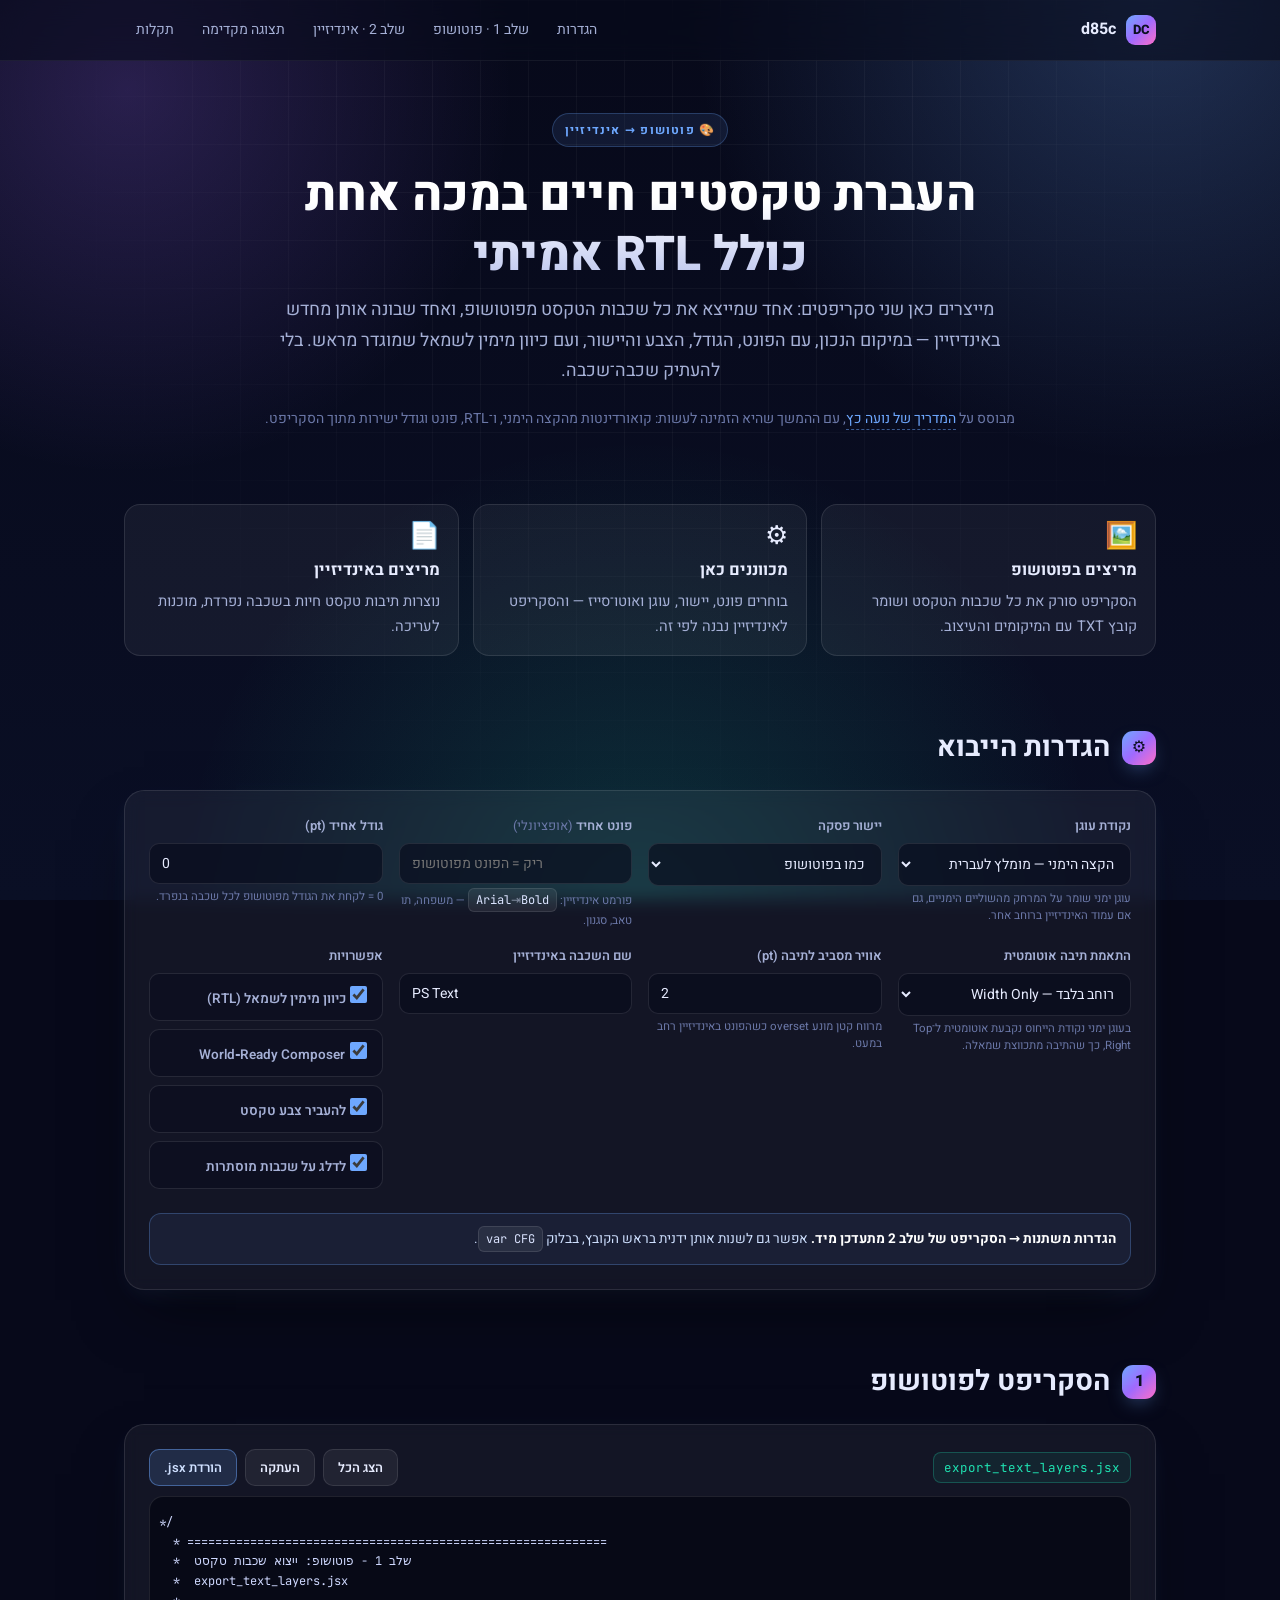
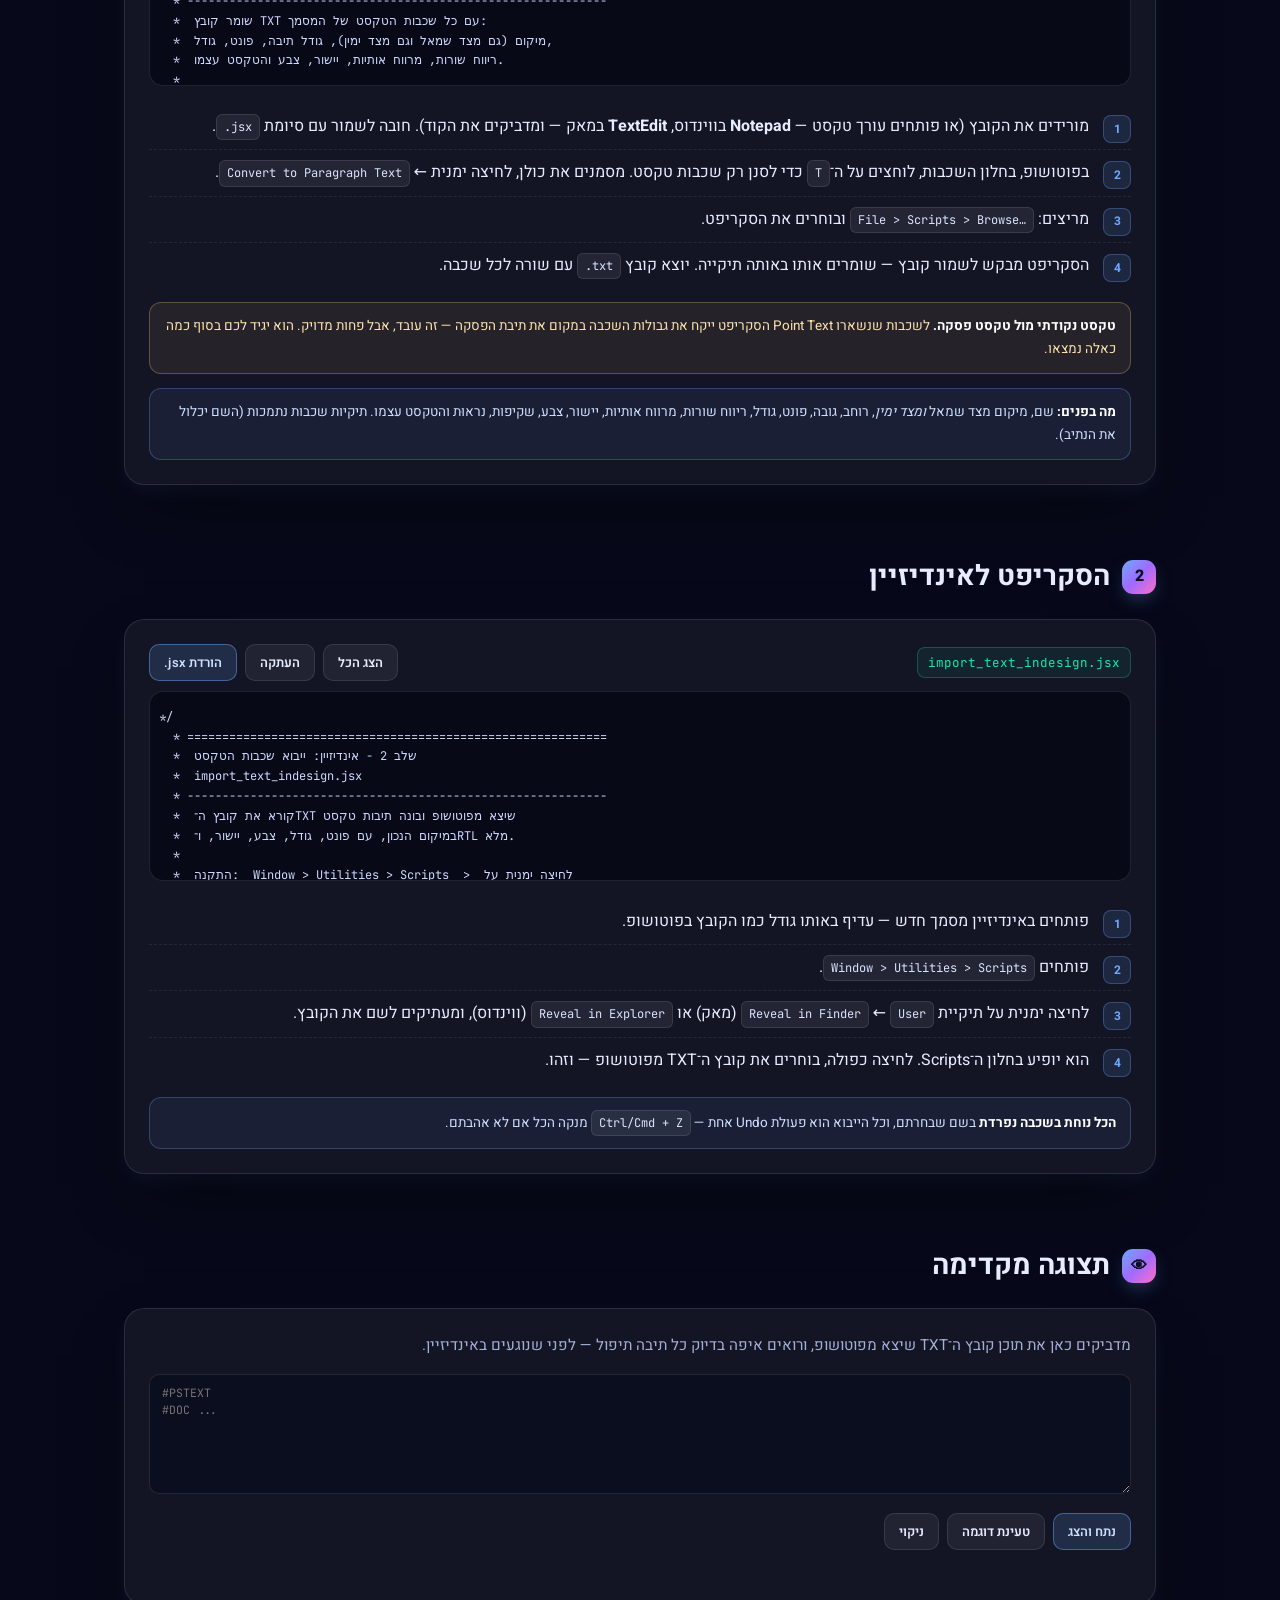
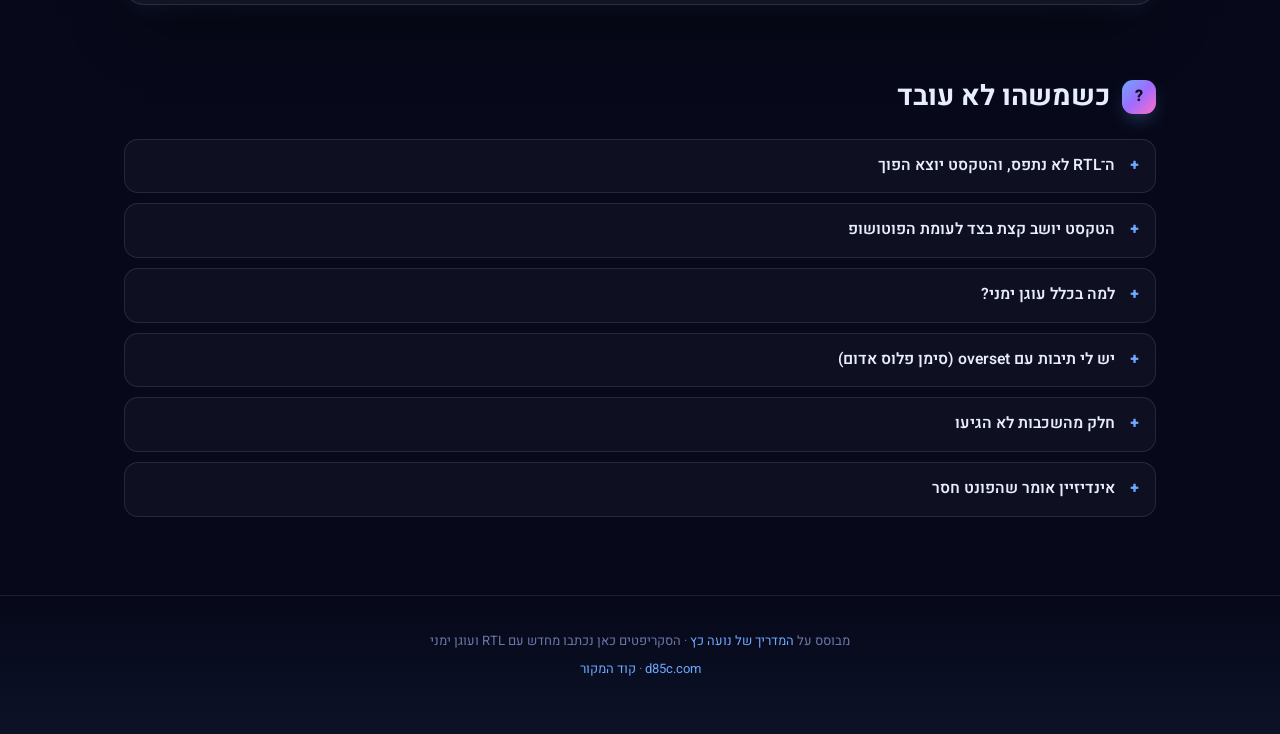
==== indi_ps/index.html @ b5b0e73d "Add indi_ps: Photoshop to InDesign live-text transfer with RTL A Hebrew RTL page at d85c.com/indi_ps" ====
<!DOCTYPE html>
<html lang="he" dir="rtl">
<head>
<meta charset="UTF-8">
<meta name="viewport" content="width=device-width, initial-scale=1.0">
<title>מפוטושופ לאינדיזיין · העברת טקסטים חיים</title>
<meta name="description" content="כלי שמייצר שני סקריפטים - אחד לפוטושופ ואחד לאינדיזיין - שמעבירים את כל שכבות הטקסט במכה אחת, כולל מיקום מדויק, פונט, גודל, צבע ו-RTL מלא לעברית.">
<meta name="theme-color" content="#07091a">
<meta property="og:title" content="מפוטושופ לאינדיזיין · העברת טקסטים חיים">
<meta property="og:description" content="שני סקריפטים שמעבירים את כל הטקסטים במכה אחת - עם RTL אמיתי, עוגן לקצה הימני, פונט, גודל וצבע.">
<meta property="og:locale" content="he_IL">
<link rel="icon" href="data:image/svg+xml,<svg xmlns='http://www.w3.org/2000/svg' viewBox='0 0 100 100'><text y='.9em' font-size='90'>&#127912;</text></svg>">
<link rel="preconnect" href="https://fonts.googleapis.com">
<link rel="preconnect" href="https://fonts.gstatic.com" crossorigin>
<link href="https://fonts.googleapis.com/css2?family=Heebo:wght@300;400;500;700;800&family=JetBrains+Mono:wght@400;500&display=swap" rel="stylesheet">
<style>
:root{
  --bg-0:#07091a; --bg-1:#0b1020;
  --card:rgba(255,255,255,.05); --card-border:rgba(255,255,255,.10);
  --text:#e7ecff; --text-dim:#a5b0d6; --muted:#6b78a8;
  --accent:#6ea8ff; --accent-2:#a06bff; --accent-3:#20e3b2; --warn:#ffcf6e;
  --grad:linear-gradient(135deg,#6ea8ff 0%,#a06bff 50%,#ff6ec7 100%);
  --shadow:0 30px 60px -20px rgba(0,0,0,.6),0 8px 24px -8px rgba(110,168,255,.15);
  --mono:'JetBrains Mono',ui-monospace,SFMono-Regular,Menlo,Consolas,monospace;
}
*{box-sizing:border-box}
html{scroll-behavior:smooth}
body{
  margin:0; background:var(--bg-0); color:var(--text);
  font-family:'Heebo',system-ui,-apple-system,'Segoe UI',Arial,sans-serif;
  line-height:1.7; -webkit-font-smoothing:antialiased; overflow-x:hidden;
}
.aurora{position:fixed;inset:0;z-index:-2;
  background:
    radial-gradient(60vw 60vw at 90% 0%,rgba(110,168,255,.25),transparent 60%),
    radial-gradient(50vw 50vw at 10% 10%,rgba(160,107,255,.22),transparent 60%),
    radial-gradient(60vw 60vw at 50% 100%,rgba(32,227,178,.16),transparent 60%),
    linear-gradient(180deg,#07091a 0%,#0a0f25 100%);}
.grid-overlay{position:fixed;inset:0;z-index:-1;pointer-events:none;
  background-image:linear-gradient(rgba(255,255,255,.04) 1px,transparent 1px),
                   linear-gradient(90deg,rgba(255,255,255,.04) 1px,transparent 1px);
  background-size:48px 48px;
  -webkit-mask-image:radial-gradient(ellipse at 50% 0%,black 30%,transparent 70%);
  mask-image:radial-gradient(ellipse at 50% 0%,black 30%,transparent 70%);}

.container{max-width:1080px;margin:0 auto;padding:0 24px}
@media(max-width:520px){.container{padding:0 16px}}

nav{position:sticky;top:0;z-index:50;backdrop-filter:blur(14px);
  background:rgba(8,11,28,.6);border-bottom:1px solid rgba(255,255,255,.06)}
.nav-inner{max-width:1080px;margin:0 auto;padding:12px 24px;display:flex;
  align-items:center;justify-content:space-between;gap:12px}
.brand{display:flex;align-items:center;gap:10px;font-weight:700;color:var(--text);text-decoration:none}
.brand-mark{width:30px;height:30px;border-radius:9px;background:var(--grad);display:grid;
  place-items:center;color:#0b1020;font-weight:800;font-size:13px;flex:0 0 auto}
.nav-links{display:flex;gap:4px;flex-wrap:wrap}
.nav-links a{padding:6px 12px;border-radius:999px;font-size:14px;color:var(--text-dim);
  text-decoration:none;transition:.2s}
.nav-links a:hover{color:#fff;background:rgba(255,255,255,.07)}
@media(max-width:760px){.nav-links{display:none}}

header.hero{padding:52px 24px 26px;text-align:center}
.eyebrow{display:inline-flex;align-items:center;gap:8px;color:var(--accent);font-size:12px;
  font-weight:700;letter-spacing:.1em;padding:6px 12px;border-radius:999px;
  background:rgba(110,168,255,.10);border:1px solid rgba(110,168,255,.25)}
h1{font-size:clamp(1.9rem,5vw,3rem);margin:18px 0 10px;font-weight:800;line-height:1.25;
  background:linear-gradient(180deg,#fff 30%,#b9c3ee 100%);-webkit-background-clip:text;
  background-clip:text;color:transparent}
.lede{color:var(--text-dim);max-width:720px;margin:0 auto;font-size:clamp(1rem,2vw,1.12rem)}
.credit{margin-top:20px;font-size:14px;color:var(--muted)}
.credit a{color:var(--accent);text-decoration:none;border-bottom:1px dashed rgba(110,168,255,.5)}
.credit a:hover{color:#fff;border-bottom-color:#fff}

section{padding:34px 24px;position:relative}
@media(max-width:520px){section{padding:26px 16px}}
.section-head{display:flex;align-items:center;gap:12px;margin-bottom:18px;flex-wrap:wrap}
.section-head h2{margin:0;font-size:clamp(1.3rem,3vw,1.75rem);font-weight:700}
.step-num{width:34px;height:34px;border-radius:11px;background:var(--grad);color:#0b1020;
  display:grid;place-items:center;font-weight:800;flex:0 0 auto;box-shadow:0 8px 20px -8px rgba(110,168,255,.6)}

.card{background:var(--card);border:1px solid var(--card-border);border-radius:20px;
  padding:24px;backdrop-filter:blur(8px);box-shadow:var(--shadow)}
@media(max-width:520px){.card{padding:18px;border-radius:16px}}
.card + .card{margin-top:18px}

/* ---- flow strip ---- */
.flow{display:grid;grid-template-columns:repeat(3,1fr);gap:14px}
@media(max-width:820px){.flow{grid-template-columns:1fr}}
.flow-item{background:var(--card);border:1px solid var(--card-border);border-radius:16px;padding:18px 18px 16px}
.flow-item .ico{font-size:26px;line-height:1}
.flow-item h3{margin:8px 0 4px;font-size:1.02rem;font-weight:700}
.flow-item p{margin:0;color:var(--text-dim);font-size:.92rem}

/* ---- form ---- */
.grid-form{display:grid;grid-template-columns:repeat(auto-fit,minmax(230px,1fr));gap:16px}
.field label{display:block;font-size:13px;font-weight:600;color:var(--text-dim);margin-bottom:6px}
.field .hint{display:block;font-size:11.5px;color:var(--muted);font-weight:400;margin-top:4px;line-height:1.5}
select,input[type=text],input[type=number],textarea{
  width:100%;padding:9px 12px;border-radius:10px;color:var(--text);
  background:rgba(8,11,28,.65);border:1px solid var(--card-border);
  font-family:inherit;font-size:14px;transition:border-color .2s,box-shadow .2s}
select:focus,input:focus,textarea:focus{outline:none;border-color:var(--accent);
  box-shadow:0 0 0 3px rgba(110,168,255,.18)}
select option{background:#0b1020;color:var(--text)}
.switch-row{display:flex;align-items:center;gap:10px;padding:9px 12px;border-radius:10px;
  background:rgba(8,11,28,.45);border:1px solid var(--card-border);cursor:pointer;user-select:none}
.switch-row input{accent-color:var(--accent);width:17px;height:17px;cursor:pointer;flex:0 0 auto}
.switch-row span{font-size:13.5px}

/* ---- code ---- */
.code-head{display:flex;align-items:center;justify-content:space-between;gap:10px;
  flex-wrap:wrap;margin-bottom:10px}
.code-name{font-family:var(--mono);font-size:12.5px;color:var(--accent-3);
  direction:ltr;unicode-bidi:isolate;
  background:rgba(32,227,178,.08);border:1px solid rgba(32,227,178,.25);
  padding:4px 10px;border-radius:8px}
.btns{display:flex;gap:8px;flex-wrap:wrap}
button.btn{font-family:inherit;font-size:13px;font-weight:600;cursor:pointer;
  padding:8px 14px;border-radius:10px;border:1px solid var(--card-border);
  background:rgba(255,255,255,.06);color:var(--text);transition:.18s}
button.btn:hover{background:rgba(255,255,255,.12);border-color:rgba(255,255,255,.22);transform:translateY(-1px)}
button.btn.primary{background:rgba(110,168,255,.16);border-color:rgba(110,168,255,.45);color:#cfe0ff}
button.btn.primary:hover{background:rgba(110,168,255,.28)}
button.btn.ok{background:rgba(32,227,178,.18);border-color:rgba(32,227,178,.5);color:#9df3dc}
pre.code{margin:0;direction:ltr;unicode-bidi:isolate;text-align:left;background:rgba(4,6,18,.75);
  border:1px solid var(--card-border);border-radius:14px;padding:16px;
  max-height:400px;overflow:auto;font-family:var(--mono);font-size:12px;
  line-height:1.65;color:#cfd9ff;white-space:pre;tab-size:4}
pre.code::-webkit-scrollbar{width:10px;height:10px}
pre.code::-webkit-scrollbar-thumb{background:rgba(110,168,255,.3);border-radius:6px}
pre.code.collapsed{max-height:190px}

/* ---- instructions ---- */
ol.steps{margin:0;padding:0;list-style:none;counter-reset:s}
ol.steps li{counter-increment:s;position:relative;padding:9px 42px 9px 0;
  border-top:1px dashed rgba(255,255,255,.08)}
ol.steps li:first-child{border-top:0}
ol.steps li::before{content:counter(s);position:absolute;right:0;top:11px;
  width:26px;height:26px;border-radius:8px;display:grid;place-items:center;
  font-size:12px;font-weight:700;color:var(--accent);
  background:rgba(110,168,255,.12);border:1px solid rgba(110,168,255,.3)}
/* מקטע לטיני בתוך פסקה עברית חייב בידוד דו־כיווני,
   אחרת ה־> וה־. נודדים לצד השני של המחרוזת */
kbd{font-family:var(--mono);font-size:12px;display:inline-block;
  direction:ltr;unicode-bidi:isolate;
  padding:2px 7px;border-radius:6px;background:rgba(255,255,255,.07);
  border:1px solid var(--card-border);color:#dbe4ff;white-space:nowrap}
.note{margin-top:14px;padding:12px 14px;border-radius:12px;font-size:13.5px;
  background:rgba(255,207,110,.08);border:1px solid rgba(255,207,110,.28);color:#ffe4ad}
.note.info{background:rgba(110,168,255,.08);border-color:rgba(110,168,255,.28);color:#cfe0ff}
.note b{color:#fff}

/* ---- preview ---- */
.preview-grid{display:grid;grid-template-columns:minmax(0,1fr) minmax(0,340px);gap:18px;align-items:start}
@media(max-width:900px){.preview-grid{grid-template-columns:1fr}}
.page-mock{position:relative;background:#fdfdfb;border-radius:8px;width:100%;
  max-height:72vh;margin:0 auto;
  box-shadow:0 18px 44px -14px rgba(0,0,0,.7);overflow:hidden;
  background-image:linear-gradient(rgba(0,0,0,.045) 1px,transparent 1px),
                   linear-gradient(90deg,rgba(0,0,0,.045) 1px,transparent 1px);
  background-size:24px 24px}
.mock-box{position:absolute;border:1px solid rgba(110,168,255,.85);
  background:rgba(110,168,255,.07);color:#141a2e;overflow:hidden;
  padding:1px 2px;line-height:1.25}
.mock-box.pt{border-style:dashed;border-color:rgba(255,110,199,.9);background:rgba(255,110,199,.07)}
.mock-box .t{display:block;overflow:hidden;word-break:break-word}
.mock-legend{display:flex;gap:14px;flex-wrap:wrap;font-size:12px;color:var(--muted);margin-top:10px}
.mock-legend i{display:inline-block;width:22px;height:0;border-top:2px solid var(--accent);
  vertical-align:middle;margin-left:6px}
.mock-legend i.pt{border-top-style:dashed;border-top-color:#ff6ec7}
.stats{display:flex;gap:18px;flex-wrap:wrap;margin-bottom:12px}
.stat .num{font-size:1.5rem;font-weight:800;background:var(--grad);
  direction:ltr;unicode-bidi:isolate;
  -webkit-background-clip:text;background-clip:text;color:transparent;line-height:1.2}
.stat .lbl{font-size:11px;letter-spacing:.1em;color:var(--muted)}
table.layers{width:100%;border-collapse:collapse;font-size:12.5px}
table.layers th,table.layers td{padding:6px 8px;border-bottom:1px solid rgba(255,255,255,.07);text-align:right}
table.layers th{color:var(--muted);font-weight:600;font-size:11px;letter-spacing:.06em;position:sticky;top:0;background:#0c1226}
table.layers td.n{font-family:var(--mono);direction:ltr;unicode-bidi:isolate;
  text-align:left;color:var(--text-dim);font-size:11.5px}
/* שמות שכבות מגיעים בעברית, באנגלית או מעורבים - plaintext בוחר כיוון לכל תא */
table.layers td.name{unicode-bidi:plaintext;text-align:right;color:var(--text-dim);font-size:12px}
table.layers td.txt{max-width:180px;overflow:hidden;text-overflow:ellipsis;
  white-space:nowrap;unicode-bidi:plaintext}
.table-wrap{max-height:330px;overflow:auto;border:1px solid var(--card-border);border-radius:12px}
textarea#tsv{min-height:120px;font-family:var(--mono);font-size:11.5px;direction:ltr;
  text-align:left;white-space:pre;line-height:1.5}
.status{font-size:13px;margin-top:10px;color:var(--text-dim);min-height:20px}
.status.err{color:#ff9ea0}
.status.good{color:#9df3dc}

/* ---- faq ---- */
details{border:1px solid var(--card-border);border-radius:14px;background:rgba(255,255,255,.03);
  padding:0 16px;margin-bottom:10px}
details[open]{background:rgba(255,255,255,.05)}
summary{cursor:pointer;padding:13px 0;font-weight:600;font-size:.98rem;list-style:none}
summary::-webkit-details-marker{display:none}
summary::before{content:"+";color:var(--accent);font-weight:800;margin-left:10px;display:inline-block;width:14px}
details[open] summary::before{content:"−"}
details .body{padding:0 0 14px;color:var(--text-dim);font-size:.94rem;border-top:1px dashed rgba(255,255,255,.08);padding-top:12px}
details .body p{margin:0 0 10px}
details .body p:last-child{margin-bottom:0}

footer{margin-top:34px;padding:34px 24px 54px;text-align:center;
  border-top:1px solid rgba(255,255,255,.06);color:var(--muted);font-size:13px;
  background:linear-gradient(180deg,transparent,rgba(110,168,255,.06))}
footer a{color:var(--accent);text-decoration:none}
footer a:hover{color:#fff}
@media(prefers-reduced-motion:reduce){*{animation:none!important;transition:none!important}}
</style>
</head>
<body>
<div class="aurora"></div><div class="grid-overlay"></div>

<nav>
  <div class="nav-inner">
    <a class="brand" href="https://d85c.com"><span class="brand-mark">DC</span><span>d85c</span></a>
    <div class="nav-links">
      <a href="#settings">הגדרות</a>
      <a href="#step1">שלב 1 · פוטושופ</a>
      <a href="#step2">שלב 2 · אינדיזיין</a>
      <a href="#preview">תצוגה מקדימה</a>
      <a href="#faq">תקלות</a>
    </div>
  </div>
</nav>

<header class="hero">
  <div class="container">
    <span class="eyebrow">🎨 פוטושופ → אינדיזיין</span>
    <h1>העברת טקסטים חיים במכה אחת<br>כולל RTL אמיתי</h1>
    <p class="lede">
      מייצרים כאן שני סקריפטים: אחד שמייצא את כל שכבות הטקסט מפוטושופ,
      ואחד שבונה אותן מחדש באינדיזיין — במיקום הנכון, עם הפונט, הגודל, הצבע והיישור,
      ועם כיוון מימין לשמאל שמוגדר מראש. בלי להעתיק שכבה־שכבה.
    </p>
    <p class="credit">
      מבוסס על <a href="https://www.noakatz.net/post/%D7%94%D7%A2%D7%91%D7%A8%D7%AA-%D7%98%D7%A7%D7%A1%D7%98%D7%99%D7%9D-%D7%97%D7%99%D7%99%D7%9D-%D7%A8%D7%91%D7%99%D7%9D-%D7%9E%D7%A4%D7%95%D7%98%D7%A9%D7%95%D7%A4-%D7%9C%D7%90%D7%99%D7%A0%D7%93%D7%99%D7%96%D7%99%D7%99%D7%9F-%D7%97%D7%9C%D7%A7-%D7%A9%D7%A0%D7%99-%D7%94%D7%9E%D7%93%D7%A8%D7%99%D7%9A" target="_blank" rel="noopener">המדריך של נועה כץ</a>,
      עם ההמשך שהיא הזמינה לעשות: קואורדינטות מהקצה הימני, ו־RTL, פונט וגודל ישירות מתוך הסקריפט.
    </p>
  </div>
</header>

<section>
  <div class="container">
    <div class="flow">
      <div class="flow-item">
        <div class="ico">🖼️</div>
        <h3>מריצים בפוטושופ</h3>
        <p>הסקריפט סורק את כל שכבות הטקסט ושומר קובץ TXT עם המיקומים והעיצוב.</p>
      </div>
      <div class="flow-item">
        <div class="ico">⚙️</div>
        <h3>מכווננים כאן</h3>
        <p>בוחרים פונט, יישור, עוגן ואוטו־סייז — והסקריפט לאינדיזיין נבנה לפי זה.</p>
      </div>
      <div class="flow-item">
        <div class="ico">📄</div>
        <h3>מריצים באינדיזיין</h3>
        <p>נוצרות תיבות טקסט חיות בשכבה נפרדת, מוכנות לעריכה.</p>
      </div>
    </div>
  </div>
</section>

<!-- ============ SETTINGS ============ -->
<section id="settings">
  <div class="container">
    <div class="section-head">
      <span class="step-num">⚙</span>
      <h2>הגדרות הייבוא</h2>
    </div>
    <div class="card">
      <div class="grid-form">
        <div class="field">
          <label for="cfgAnchor">נקודת עוגן</label>
          <select id="cfgAnchor">
            <option value="right" selected>הקצה הימני — מומלץ לעברית</option>
            <option value="left">הקצה השמאלי — כמו במקור</option>
          </select>
          <span class="hint">עוגן ימני שומר על המרחק מהשוליים הימניים, גם אם עמוד האינדיזיין ברוחב אחר.</span>
        </div>

        <div class="field">
          <label for="cfgAlign">יישור פסקה</label>
          <select id="cfgAlign">
            <option value="auto" selected>כמו בפוטושופ</option>
            <option value="right">לימין</option>
            <option value="center">למרכז</option>
            <option value="left">לשמאל</option>
            <option value="justify">מיושר לשני הצדדים</option>
          </select>
        </div>

        <div class="field">
          <label for="cfgFont">פונט אחיד <span style="font-weight:400;color:var(--muted)">(אופציונלי)</span></label>
          <input type="text" id="cfgFont" placeholder="ריק = הפונט מפוטושופ" dir="ltr" autocomplete="off">
          <span class="hint">פורמט אינדיזיין: <kbd>Arial<span style="opacity:.5">⇥</span>Bold</kbd> — משפחה, תו טאב, סגנון.</span>
        </div>

        <div class="field">
          <label for="cfgSize">גודל אחיד (pt)</label>
          <input type="number" id="cfgSize" value="0" min="0" step="0.5" dir="ltr">
          <span class="hint">0 = לקחת את הגודל מפוטושופ לכל שכבה בנפרד.</span>
        </div>

        <div class="field">
          <label for="cfgAutoSize">התאמת תיבה אוטומטית</label>
          <select id="cfgAutoSize">
            <option value="width" selected>רוחב בלבד — Width Only</option>
            <option value="height">גובה בלבד — Height Only</option>
            <option value="both">רוחב וגובה</option>
            <option value="off">כבוי</option>
          </select>
          <span class="hint">בעוגן ימני נקודת הייחוס נקבעת אוטומטית ל־Top Right, כך שהתיבה מתכווצת שמאלה.</span>
        </div>

        <div class="field">
          <label for="cfgPad">אוויר מסביב לתיבה (pt)</label>
          <input type="number" id="cfgPad" value="2" min="0" step="0.5" dir="ltr">
          <span class="hint">מרווח קטן מונע overset כשהפונט באינדיזיין רחב במעט.</span>
        </div>

        <div class="field">
          <label for="cfgLayer">שם השכבה באינדיזיין</label>
          <input type="text" id="cfgLayer" value="PS Text" dir="ltr" autocomplete="off">
        </div>

        <div class="field">
          <label>אפשרויות</label>
          <label class="switch-row"><input type="checkbox" id="cfgRtl" checked><span>כיוון מימין לשמאל (RTL)</span></label>
          <label class="switch-row" style="margin-top:8px"><input type="checkbox" id="cfgWR" checked><span>World‑Ready Composer</span></label>
          <label class="switch-row" style="margin-top:8px"><input type="checkbox" id="cfgColor" checked><span>להעביר צבע טקסט</span></label>
          <label class="switch-row" style="margin-top:8px"><input type="checkbox" id="cfgHidden" checked><span>לדלג על שכבות מוסתרות</span></label>
        </div>
      </div>
      <div class="note info" style="margin-top:18px">
        <b>הגדרות משתנות → הסקריפט של שלב 2 מתעדכן מיד.</b>
        אפשר גם לשנות אותן ידנית בראש הקובץ, בבלוק <kbd>var CFG</kbd>.
      </div>
    </div>
  </div>
</section>

<!-- ============ STEP 1 ============ -->
<section id="step1">
  <div class="container">
    <div class="section-head"><span class="step-num">1</span><h2>הסקריפט לפוטושופ</h2></div>

    <div class="card">
      <div class="code-head">
        <span class="code-name">export_text_layers.jsx</span>
        <div class="btns">
          <button class="btn" id="psExpand">הצג הכל</button>
          <button class="btn" id="psCopy">העתקה</button>
          <button class="btn primary" id="psDl">הורדת ‎.jsx</button>
        </div>
      </div>
      <pre class="code collapsed" id="psCode"></pre>

      <ol class="steps" style="margin-top:18px">
        <li>מורידים את הקובץ (או פותחים עורך טקסט — <b>Notepad</b> בווינדוס, <b>TextEdit</b> במאק — ומדביקים את הקוד). חובה לשמור עם סיומת <kbd>.jsx</kbd>.</li>
        <li>בפוטושופ, בחלון השכבות, לוחצים על ה־<kbd>T</kbd> כדי לסנן רק שכבות טקסט. מסמנים את כולן, לחיצה ימנית ← <kbd>Convert to Paragraph Text</kbd>.</li>
        <li>מריצים: <kbd>File &gt; Scripts &gt; Browse…</kbd> ובוחרים את הסקריפט.</li>
        <li>הסקריפט מבקש לשמור קובץ — שומרים אותו באותה תיקייה. יוצא קובץ <kbd>.txt</kbd> עם שורה לכל שכבה.</li>
      </ol>

      <div class="note">
        <b>טקסט נקודתי מול טקסט פסקה.</b>
        לשכבות שנשארו Point Text הסקריפט ייקח את גבולות השכבה במקום את תיבת הפסקה —
        זה עובד, אבל פחות מדויק. הוא יגיד לכם בסוף כמה כאלה נמצאו.
      </div>
      <div class="note info">
        <b>מה בפנים:</b> שם, מיקום מצד שמאל <em>ומצד ימין</em>, רוחב, גובה, פונט, גודל,
        ריווח שורות, מרווח אותיות, יישור, צבע, שקיפות, נראוּת והטקסט עצמו.
        תיקיות שכבות נתמכות (השם יכלול את הנתיב).
      </div>
    </div>
  </div>
</section>

<!-- ============ STEP 2 ============ -->
<section id="step2">
  <div class="container">
    <div class="section-head"><span class="step-num">2</span><h2>הסקריפט לאינדיזיין</h2></div>

    <div class="card">
      <div class="code-head">
        <span class="code-name">import_text_indesign.jsx</span>
        <div class="btns">
          <button class="btn" id="idExpand">הצג הכל</button>
          <button class="btn" id="idCopy">העתקה</button>
          <button class="btn primary" id="idDl">הורדת ‎.jsx</button>
        </div>
      </div>
      <pre class="code collapsed" id="idCode"></pre>

      <ol class="steps" style="margin-top:18px">
        <li>פותחים באינדיזיין מסמך חדש — עדיף באותו גודל כמו הקובץ בפוטושופ.</li>
        <li>פותחים <kbd>Window &gt; Utilities &gt; Scripts</kbd>.</li>
        <li>לחיצה ימנית על תיקיית <kbd>User</kbd> ← <kbd>Reveal in Finder</kbd> (מאק) או <kbd>Reveal in Explorer</kbd> (ווינדוס), ומעתיקים לשם את הקובץ.</li>
        <li>הוא יופיע בחלון ה־Scripts. לחיצה כפולה, בוחרים את קובץ ה־TXT מפוטושופ — וזהו.</li>
      </ol>

      <div class="note info">
        <b>הכל נוחת בשכבה נפרדת</b> בשם שבחרתם, וכל הייבוא הוא פעולת Undo אחת —
        <kbd>Ctrl/Cmd + Z</kbd> מנקה הכל אם לא אהבתם.
      </div>
    </div>
  </div>
</section>

<!-- ============ PREVIEW ============ -->
<section id="preview">
  <div class="container">
    <div class="section-head"><span class="step-num">👁</span><h2>תצוגה מקדימה</h2></div>

    <div class="card">
      <p style="margin-top:0;color:var(--text-dim);font-size:.95rem">
        מדביקים כאן את תוכן קובץ ה־TXT שיצא מפוטושופ, ורואים איפה בדיוק כל תיבה תיפול —
        לפני שנוגעים באינדיזיין.
      </p>
      <textarea id="tsv" placeholder="#PSTEXT&#10;#DOC ..." spellcheck="false"></textarea>
      <div class="btns" style="margin-top:10px">
        <button class="btn primary" id="parseBtn">נתח והצג</button>
        <button class="btn" id="demoBtn">טעינת דוגמה</button>
        <button class="btn" id="clearBtn">ניקוי</button>
      </div>
      <div class="status" id="status"></div>

      <div id="previewOut" style="display:none;margin-top:20px">
        <div class="stats">
          <div class="stat"><div class="num" id="stLayers">0</div><div class="lbl">שכבות</div></div>
          <div class="stat"><div class="num" id="stSize">—</div><div class="lbl">גודל מסמך</div></div>
          <div class="stat"><div class="num" id="stRes">—</div><div class="lbl">רזולוציה</div></div>
          <div class="stat"><div class="num" id="stFonts">0</div><div class="lbl">פונטים</div></div>
        </div>
        <div class="preview-grid">
          <div>
            <div class="page-mock" id="mock"></div>
            <div class="mock-legend">
              <span><i></i>טקסט פסקה</span>
              <span><i class="pt"></i>טקסט נקודתי</span>
              <span id="anchorNote"></span>
            </div>
          </div>
          <div class="table-wrap">
            <table class="layers">
              <thead><tr><th>שכבה</th><th>ימין</th><th>עליון</th><th>גודל</th><th>טקסט</th></tr></thead>
              <tbody id="tbody"></tbody>
            </table>
          </div>
        </div>
      </div>
    </div>
  </div>
</section>

<!-- ============ FAQ ============ -->
<section id="faq">
  <div class="container">
    <div class="section-head"><span class="step-num">?</span><h2>כשמשהו לא עובד</h2></div>

    <details>
      <summary>ה־RTL לא נתפס, והטקסט יוצא הפוך</summary>
      <div class="body">
        <p>הגדרות הכיוון קיימות רק באינדיזיין עם תמיכה במזרח התיכון (InDesign ME / World‑Ready).
        הסקריפט מנסה להחיל אותן ב־<kbd>try</kbd> ולא נופל אם אין — הוא פשוט יגיד לכם בסוף.</p>
        <p>אם קיבלתם את ההודעה הזו: <kbd>Type &gt; Story &gt; Direction &gt; Right to Left</kbd> ידנית,
        ו־<kbd>Paragraph panel &gt; Adobe World‑Ready Paragraph Composer</kbd>.</p>
      </div>
    </details>

    <details>
      <summary>הטקסט יושב קצת בצד לעומת הפוטושופ</summary>
      <div class="body">
        <p>פוטושופ מודד את תיבת הפסקה, ואינדיזיין ממקם לפי הפריים. ההפרש הרגיל
        מגיע מ־inset ומ־first baseline — הסקריפט כבר מאפס את שניהם
        (<kbd>insetSpacing = 0</kbd>, <kbd>firstBaselineOffset = Cap Height</kbd>).</p>
        <p>אם עדיין יש סטייה, בדרך כלל הפונט באינדיזיין לא זהה לזה שבפוטושופ. אפשר להגדיר
        פונט אחיד בהגדרות למעלה.</p>
      </div>
    </details>

    <details>
      <summary>למה בכלל עוגן ימני?</summary>
      <div class="body">
        <p>הפלט של פוטושופ מודד מהפינה השמאלית העליונה. כשהעמוד באינדיזיין באותו רוחב בדיוק
        זה יוצא אותו דבר. אבל ברגע שהרוחב שונה — או שהתיבה גדלה כי הפונט שונה —
        בעברית אתם רוצים שהקצה <em>הימני</em> יישאר במקומו והטקסט יזלוג שמאלה.</p>
        <p>לכן קובץ הייצוא כולל גם עמודת <kbd>xRight</kbd>, וסקריפט הייבוא נועל לפיה.</p>
      </div>
    </details>

    <details>
      <summary>יש לי תיבות עם overset (סימן פלוס אדום)</summary>
      <div class="body">
        <p>הפונט באינדיזיין רחב מעט יותר מזה שבפוטושופ. שלוש אפשרויות:
        להעלות את "אוויר מסביב לתיבה" ל־4–6 נקודות, להשאיר את ההתאמה האוטומטית על
        <kbd>Width Only</kbd>, או לבחור פונט אחיד שקיים בשתי התוכנות.</p>
      </div>
    </details>

    <details>
      <summary>חלק מהשכבות לא הגיעו</summary>
      <div class="body">
        <p>שכבות מוסתרות מדולגות כברירת מחדל — אפשר לבטל את זה בהגדרות.
        גם שכבות טקסט ריקות מדולגות. שכבות בתוך תיקיות כן נתמכות,
        ואפקטים כמו Warp Text לא מועברים.</p>
      </div>
    </details>

    <details>
      <summary>אינדיזיין אומר שהפונט חסר</summary>
      <div class="body">
        <p>פוטושופ שומר שם PostScript (למשל <kbd>ArialMT</kbd>), ואינדיזיין רוצה משפחה,
        תו טאב, וסגנון — כלומר <kbd>Arial<span style="opacity:.5">⇥</span>Regular</kbd>. כשאין התאמה
        הסקריפט משאיר את פונט ברירת המחדל ומדפיס בסוף רשימה של כל מה שלא נמצא —
        אפשר להעתיק את השם המדויק מ־<kbd>Type &gt; Font</kbd> ולהדביק בהגדרות.</p>
      </div>
    </details>
  </div>
</section>

<footer>
  <div class="container">
    <p style="margin:0 0 6px">
      מבוסס על <a href="https://www.noakatz.net/post/%D7%94%D7%A2%D7%91%D7%A8%D7%AA-%D7%98%D7%A7%D7%A1%D7%98%D7%99%D7%9D-%D7%97%D7%99%D7%99%D7%9D-%D7%A8%D7%91%D7%99%D7%9D-%D7%9E%D7%A4%D7%95%D7%98%D7%A9%D7%95%D7%A4-%D7%9C%D7%90%D7%99%D7%A0%D7%93%D7%99%D7%96%D7%99%D7%99%D7%9F-%D7%97%D7%9C%D7%A7-%D7%A9%D7%A0%D7%99-%D7%94%D7%9E%D7%93%D7%A8%D7%99%D7%9A" target="_blank" rel="noopener">המדריך של נועה כץ</a>
      · הסקריפטים כאן נכתבו מחדש עם RTL ועוגן ימני
    </p>
    <p style="margin:0">
      <a href="https://d85c.com">d85c.com</a> ·
      <a href="https://github.com/d-a-n-i/d-a-n-i.github.io/tree/master/indi_ps" target="_blank" rel="noopener">קוד המקור</a>
    </p>
  </div>
</footer>

<!-- ======================= SOURCES ======================= -->
<script type="text/plain" id="src-ps">
/*
 * ============================================================
 *  שלב 1 - פוטושופ: ייצוא שכבות טקסט
 *  export_text_layers.jsx
 * ------------------------------------------------------------
 *  שומר קובץ TXT עם כל שכבות הטקסט של המסמך:
 *  מיקום (גם מצד שמאל וגם מצד ימין), גודל תיבה, פונט, גודל,
 *  ריווח שורות, מרווח אותיות, יישור, צבע והטקסט עצמו.
 *
 *  ה־xRight (מרחק מהקצה הימני) הוא מה שמאפשר לאינדיזיין
 *  להניח את הטקסט נכון בעברית, גם אם רוחב העמוד שונה.
 *
 *  הפעלה:  File > Scripts > Browse...
 *  https://d85c.com/indi_ps
 * ============================================================
 */

#target photoshop

(function () {

    if (app.documents.length === 0) {
        alert("צריך מסמך פתוח בפוטושופ.");
        return;
    }

    var doc = app.activeDocument;

    var prevRuler = app.preferences.rulerUnits;
    var prevType  = app.preferences.typeUnits;
    app.preferences.rulerUnits = Units.PIXELS;
    app.preferences.typeUnits  = TypeUnits.POINTS;

    var docW = 0, docH = 0, res = 72;
    var rows = [];
    var found = 0;
    var skippedPoint = 0;

    /* ---------- עזרים ---------- */

    function num(v) {
        if (v === null || v === undefined || isNaN(v)) return "";
        return String(Math.round(v * 100) / 100);
    }

    function esc(s) {
        if (s === null || s === undefined) return "";
        s = String(s);
        s = s.replace(/\\/g, "\\\\");
        s = s.replace(/\r\n/g, "\n");
        s = s.replace(/[\r\u0003\u2028\u2029]/g, "\n");
        s = s.replace(/\n/g, "\\n");
        s = s.replace(/\t/g, "\\t");
        return s;
    }

    function justName(j) {
        var s = String(j);
        var i = s.lastIndexOf(".");
        if (i >= 0) s = s.substring(i + 1);
        return s.toLowerCase();
    }

    function hexOf(ti) {
        try { return ti.color.rgb.hexValue; } catch (e) { return ""; }
    }

    /* ---------- איסוף ---------- */

    function collect(container, path) {
        var i, j;

        for (i = 0; i < container.artLayers.length; i++) {
            var L = container.artLayers[i];
            if (L.kind !== LayerKind.TEXT) continue;

            var ti = L.textItem;
            var x, y, w, h, isPara = false;

            try { isPara = (ti.kind === TextType.PARAGRAPHTEXT); } catch (e0) { isPara = false; }

            if (isPara) {
                try {
                    x = ti.position[0].as("px");
                    y = ti.position[1].as("px");
                    w = ti.width.as("px");
                    h = ti.height.as("px");
                } catch (e1) {
                    isPara = false;
                }
            }

            if (!isPara) {
                /* טקסט נקודתי - נופלים חזרה לגבולות השכבה */
                skippedPoint++;
                var b = L.bounds;
                x = b[0].as("px");
                y = b[1].as("px");
                w = b[2].as("px") - x;
                h = b[3].as("px") - y;
            }

            var size = "";
            try { size = num(ti.size.as("pt")); } catch (e2) {}

            var leading = "auto";
            try {
                if (!ti.useAutoLeading) leading = num(ti.leading.as("pt"));
            } catch (e3) { leading = "auto"; }

            var tracking = "0";
            try { tracking = num(ti.tracking); } catch (e4) {}

            var font = "";
            try { font = ti.font; } catch (e5) {}

            var just = "left";
            try { just = justName(ti.justification); } catch (e6) {}

            var opacity = "100";
            try { opacity = num(L.opacity); } catch (e7) {}

            rows.push([
                esc(path + L.name),
                num(x),
                num(y),
                num(w),
                num(h),
                num(docW - (x + w)),          /* xRight - המרחק מהקצה הימני */
                esc(font),
                size,
                leading,
                tracking,
                just,
                hexOf(ti),
                opacity,
                (L.visible ? "1" : "0"),
                (isPara ? "para" : "point"),
                esc(ti.contents)
            ].join("\t"));

            found++;
        }

        for (j = 0; j < container.layerSets.length; j++) {
            var g = container.layerSets[j];
            collect(g, path + g.name + "/");
        }
    }

    /* ---------- הרצה ---------- */

    try {
        docW = doc.width.as("px");
        docH = doc.height.as("px");
        res  = doc.resolution;

        rows.push("#PSTEXT\t2\thttps://d85c.com/indi_ps");
        rows.push("#DOC\t" + num(docW) + "\t" + num(docH) + "\t" + num(res));
        rows.push("#COLS\tname\tx\ty\tw\th\txRight\tfont\tsize\tleading\ttracking\tjustify\tcolor\topacity\tvisible\tkind\ttext");

        collect(doc, "");

        if (found === 0) {
            alert("לא נמצאו שכבות טקסט במסמך.");
            return;
        }

        /* מיון מלמעלה למטה, ומימין לשמאל */
        var head = rows.slice(0, 3);
        var body = rows.slice(3);
        body.sort(function (a, b) {
            var A = a.split("\t"), B = b.split("\t");
            var dy = parseFloat(A[2]) - parseFloat(B[2]);
            if (Math.abs(dy) > 4) return dy;
            return parseFloat(B[1]) - parseFloat(A[1]);
        });
        rows = head.concat(body);

        var suggested;
        try {
            suggested = new File(doc.path + "/" + doc.name.replace(/\.[^.]+$/, "") + "_text.txt");
        } catch (ePath) {
            suggested = new File(Folder.desktop + "/ps_text.txt");
        }

        var f = suggested.saveDlg("שמרו את קובץ הטקסט");
        if (!f) return;
        if (!/\.txt$/i.test(f.fsName)) f = new File(f.fsName + ".txt");

        f.encoding = "UTF-8";
        f.lineFeed = "Unix";
        if (!f.open("w")) { alert("לא הצלחתי לפתוח את הקובץ לכתיבה."); return; }
        f.write("﻿" + rows.join("\n") + "\n");
        f.close();

        var msg = "נשמרו " + found + " שכבות טקסט.\n" + f.fsName;
        if (skippedPoint > 0) {
            msg += "\n\n⚠ " + skippedPoint + " שכבות הן טקסט נקודתי (point text).\n" +
                   "לתוצאה מדויקת יותר: לחיצה ימנית על השכבה > Convert to Paragraph Text, ולהריץ שוב.";
        }
        alert(msg);

    } catch (err) {
        alert("שגיאה: " + err.message + "\nשורה: " + err.line);
    } finally {
        app.preferences.rulerUnits = prevRuler;
        app.preferences.typeUnits  = prevType;
    }

})();
</script>
<script type="text/plain" id="src-id">
/*
 * ============================================================
 *  שלב 2 - אינדיזיין: ייבוא שכבות הטקסט
 *  import_text_indesign.jsx
 * ------------------------------------------------------------
 *  קורא את קובץ ה־TXT שיצא מפוטושופ ובונה תיבות טקסט
 *  במיקום הנכון, עם פונט, גודל, צבע, יישור, ו־RTL מלא.
 *
 *  התקנה:  Window > Utilities > Scripts  >  לחיצה ימנית על
 *          תיקיית User  >  Reveal in Finder / Explorer
 *          שמים שם את הקובץ, ואז לוחצים עליו פעמיים.
 *
 *  https://d85c.com/indi_ps
 * ============================================================
 */

#target indesign

/* ==== הגדרות - אפשר לשנות ידנית או לייצר מותאם באתר ==== */
var CFG = {
    anchor:       "right",      /* "right" = עוגן לקצה הימני (עברית) | "left" */
    rtl:          true,         /* כיוון פסקה מימין לשמאל */
    worldReady:   true,         /* Adobe World-Ready Paragraph Composer */
    fontName:     "",           /* "" = להשאיר את הפונט מפוטושופ. אחרת: "Arial\tRegular" */
    fontSize:     0,            /* 0 = לקחת את הגודל מפוטושופ */
    useColor:     true,         /* להעביר את צבע הטקסט */
    align:        "auto",       /* "auto" = כמו בפוטושופ | "right" | "left" | "center" | "justify" */
    autoSize:     "width",      /* "off" | "width" | "height" | "both" */
    fitFrame:     false,        /* Fit Frame to Content (רק כש-autoSize = "off") */
    layerName:    "PS Text",
    padding:      2,            /* נק' אוויר מסביב לתיבה, כדי שלא ייווצר overset */
    skipHidden:   true          /* לדלג על שכבות מוסתרות */
};
/* ======================================================== */


function importPhotoshopText() {

    if (app.documents.length === 0) {
        alert("פתחו קודם מסמך אינדיזיין (רצוי באותו גודל כמו בפוטושופ).");
        return;
    }

    var doc = app.activeDocument;

    var f = File.openDialog("בחרו את קובץ ה־TXT שייצאתם מפוטושופ");
    if (!f) return;

    f.encoding = "UTF-8";
    if (!f.open("r")) { alert("לא הצלחתי לקרוא את הקובץ."); return; }
    var raw = f.read();
    f.close();
    if (raw.length && raw.charCodeAt(0) === 65279) raw = raw.substring(1);

    /* ---------- פענוח ---------- */

    var lines = raw.split(/\r\n|\r|\n/);
    var psW = 0, psH = 0, psRes = 72;
    var cols = null;
    var recs = [];
    var i;

    for (i = 0; i < lines.length; i++) {
        var ln = lines[i];
        if (ln === "") continue;
        var p = ln.split("\t");

        if (p[0] === "#DOC")  { psW = parseFloat(p[1]); psH = parseFloat(p[2]); psRes = parseFloat(p[3]) || 72; continue; }
        if (p[0] === "#COLS") { cols = p.slice(1); continue; }
        if (p[0].charAt(0) === "#") continue;

        recs.push(p);
    }

    if (!cols)        { alert("הקובץ לא נראה כמו פלט של הסקריפט מפוטושופ (חסרה שורת #COLS)."); return; }
    if (!recs.length) { alert("לא נמצאו שכבות טקסט בקובץ."); return; }

    var idx = {};
    for (i = 0; i < cols.length; i++) idx[cols[i]] = i;

    function get(rec, key) {
        var k = idx[key];
        return (k === undefined || rec[k] === undefined) ? "" : rec[k];
    }
    function getNum(rec, key, dflt) {
        var v = parseFloat(get(rec, key));
        return isNaN(v) ? dflt : v;
    }
    function unesc(s) {
        var out = "", j = 0;
        while (j < s.length) {
            var c = s.charAt(j);
            if (c === "\\" && j + 1 < s.length) {
                var d = s.charAt(j + 1);
                if (d === "n")       { out += "\r"; j += 2; continue; }
                if (d === "t")       { out += "\t"; j += 2; continue; }
                if (d === "\\")      { out += "\\"; j += 2; continue; }
            }
            out += c;
            j++;
        }
        return out;
    }

    /* ---------- יחידות ---------- */

    var prevH = doc.viewPreferences.horizontalMeasurementUnits;
    var prevV = doc.viewPreferences.verticalMeasurementUnits;
    var prevO = doc.viewPreferences.rulerOrigin;

    doc.viewPreferences.horizontalMeasurementUnits = MeasurementUnits.POINTS;
    doc.viewPreferences.verticalMeasurementUnits   = MeasurementUnits.POINTS;
    doc.viewPreferences.rulerOrigin                = RulerOrigin.PAGE_ORIGIN;
    doc.zeroPoint = [0, 0];

    var K = 72 / psRes;                 /* פיקסלים -> נקודות */
    var pageW = doc.documentPreferences.pageWidth;

    var page;
    try { page = app.activeWindow.activePage; } catch (ePage) { page = doc.pages[0]; }

    /* ---------- שכבה ---------- */

    var layer = doc.layers.itemByName(CFG.layerName);
    if (!layer.isValid) layer = doc.layers.add({ name: CFG.layerName });

    /* ---------- עזרים ---------- */

    var colorCache = {};
    function swatch(hex) {
        if (!hex || hex.length < 6) return null;
        hex = hex.toUpperCase();
        if (colorCache[hex]) return colorCache[hex];
        var name = "PS " + hex;
        var c = doc.colors.itemByName(name);
        if (!c.isValid) {
            c = doc.colors.add({
                name: name,
                model: ColorModel.PROCESS,
                space: ColorSpace.RGB,
                colorValue: [
                    parseInt(hex.substr(0, 2), 16),
                    parseInt(hex.substr(2, 2), 16),
                    parseInt(hex.substr(4, 2), 16)
                ]
            });
        }
        colorCache[hex] = c;
        return c;
    }

    var JUST = {
        left:    Justification.LEFT_ALIGN,
        right:   Justification.RIGHT_ALIGN,
        center:  Justification.CENTER_ALIGN,
        centered:Justification.CENTER_ALIGN,
        justify: Justification.LEFT_JUSTIFIED,
        justifyleft:   Justification.LEFT_JUSTIFIED,
        justifyright:  Justification.RIGHT_JUSTIFIED,
        justifycenter: Justification.CENTER_JUSTIFIED,
        justifyall:    Justification.FULLY_JUSTIFIED
    };

    /* ---------- בנייה ---------- */

    var made = 0, hidden = 0;
    var missingFonts = {}, missingList = [];
    var rtlFailed = false;

    for (i = 0; i < recs.length; i++) {
        var r = recs[i];

        if (CFG.skipHidden && get(r, "visible") === "0") { hidden++; continue; }

        var txt = unesc(get(r, "text"));
        if (txt === "") continue;

        var x      = getNum(r, "x", 0);
        var y      = getNum(r, "y", 0);
        var w      = getNum(r, "w", 0);
        var h      = getNum(r, "h", 0);
        var xRight = getNum(r, "xRight", psW - (x + w));

        var wPt = w * K, hPt = h * K, pad = CFG.padding;

        var x1, x2;
        if (CFG.anchor === "right") {
            x2 = pageW - (xRight * K);      /* נעוץ לקצה הימני - זה מה שמחזיק עברית במקום */
            x1 = x2 - wPt;
        } else {
            x1 = x * K;
            x2 = x1 + wPt;
        }
        var y1 = y * K;
        var y2 = y1 + hPt;

        var tf = page.textFrames.add(layer, undefined, undefined, {
            geometricBounds: [y1 - pad, x1 - pad, y2 + pad, x2 + pad],
            name: get(r, "name")
        });

        var tfp = tf.textFramePreferences;
        try {
            tfp.insetSpacing         = [0, 0, 0, 0];
            tfp.verticalJustification = VerticalJustification.TOP_ALIGN;
            tfp.firstBaselineOffset  = FirstBaseline.CAP_HEIGHT;
        } catch (eTfp) {}

        /* כיוון הסיפור נקבע לפני שמכניסים טקסט */
        if (CFG.rtl) {
            try {
                tf.parentStory.storyPreferences.storyDirection =
                    StoryDirectionOptions.RIGHT_TO_LEFT_DIRECTION;
            } catch (eDir) { rtlFailed = true; }
        }

        tf.contents = txt;

        var t = tf.parentStory.texts[0];

        if (CFG.worldReady) {
            try { t.composer = "Adobe World-Ready Paragraph Composer"; } catch (eComp) {}
        }

        if (CFG.rtl) {
            try { t.paragraphDirection = ParagraphDirectionOptions.RIGHT_TO_LEFT_DIRECTION; } catch (e1) { rtlFailed = true; }
            try { t.characterDirection = CharacterDirectionOptions.DEFAULT_DIRECTION; }        catch (e2) {}
            try { t.digitsType         = DigitsTypeOptions.DEFAULT_DIGITS; }                   catch (e3) {}
            try { t.kashidas           = KashidasOptions.KASHIDAS_OFF; }                       catch (e4) {}
        }

        /* פונט */
        var wantFont = CFG.fontName || get(r, "font");
        if (wantFont) {
            var fnt = app.fonts.itemByName(wantFont);
            if (fnt.isValid) {
                try { t.appliedFont = fnt; } catch (e5) {}
            } else if (!missingFonts[wantFont]) {
                missingFonts[wantFont] = true;
                missingList.push(wantFont);
            }
        }

        /* גודל */
        var size = CFG.fontSize > 0 ? CFG.fontSize : getNum(r, "size", 0);
        if (size > 0) { try { t.pointSize = size; } catch (e6) {} }

        /* ריווח שורות */
        var lead = get(r, "leading");
        try {
            if (lead === "auto" || lead === "") t.leading = Leading.AUTO;
            else if (!isNaN(parseFloat(lead)))  t.leading = parseFloat(lead);
        } catch (e7) {}

        /* מרווח אותיות */
        var trk = getNum(r, "tracking", 0);
        if (trk) { try { t.tracking = trk; } catch (e8) {} }

        /* יישור */
        var alignKey = (CFG.align === "auto") ? String(get(r, "justify")).toLowerCase() : CFG.align;
        if (JUST[alignKey]) { try { t.justification = JUST[alignKey]; } catch (e9) {} }

        /* צבע */
        if (CFG.useColor) {
            var sw = swatch(get(r, "color"));
            if (sw) { try { t.fillColor = sw; } catch (e10) {} }
        }

        /* התאמת תיבה */
        if (CFG.autoSize !== "off") {
            try {
                tfp.autoSizingReferencePoint = (CFG.anchor === "right")
                    ? AutoSizingReferenceEnum.TOP_RIGHT_POINT
                    : AutoSizingReferenceEnum.TOP_LEFT_POINT;
                tfp.autoSizingType =
                    CFG.autoSize === "width"  ? AutoSizingTypeEnum.WIDTH_ONLY :
                    CFG.autoSize === "height" ? AutoSizingTypeEnum.HEIGHT_ONLY :
                                                AutoSizingTypeEnum.HEIGHT_AND_WIDTH;
            } catch (e11) {}
        } else if (CFG.fitFrame) {
            try { tf.fit(FitOptions.FRAME_TO_CONTENT); } catch (e12) {}
        }

        made++;
    }

    /* ---------- שחזור העדפות ---------- */

    doc.viewPreferences.horizontalMeasurementUnits = prevH;
    doc.viewPreferences.verticalMeasurementUnits   = prevV;
    doc.viewPreferences.rulerOrigin                = prevO;

    /* ---------- דוח ---------- */

    var msg = "יובאו " + made + " תיבות טקסט לשכבה “" + CFG.layerName + "”.";
    if (hidden) msg += "\n" + hidden + " שכבות מוסתרות דולגו.";
    if (rtlFailed) {
        msg += "\n\n⚠ לא הצלחתי להחיל RTL.\nצריך אינדיזיין עם תמיכה במזרח התיכון " +
               "(InDesign ME / World-Ready), או להפעיל ידנית:\nType > Story > Direction > Right to Left.";
    }
    if (missingList.length) {
        msg += "\n\n⚠ פונטים שלא נמצאו במערכת:\n• " + missingList.join("\n• ");
    }
    alert(msg);
}


try {
    app.doScript(importPhotoshopText, ScriptLanguage.JAVASCRIPT, undefined,
                 UndoModes.ENTIRE_SCRIPT, "ייבוא טקסטים מפוטושופ");
} catch (eRun) {
    alert("שגיאה: " + eRun.message + (eRun.line ? "\nשורה: " + eRun.line : ""));
}
</script>

<script>
(function () {
  "use strict";

  var $ = function (id) { return document.getElementById(id); };

  var PS_SRC = $('src-ps').textContent.replace(/^\n/, '');
  var ID_SRC = $('src-id').textContent.replace(/^\n/, '');

  /* ---------------- config -> CFG block ---------------- */

  function readCfg() {
    return {
      anchor:     $('cfgAnchor').value,
      rtl:        $('cfgRtl').checked,
      worldReady: $('cfgWR').checked,
      fontName:   $('cfgFont').value.trim(),
      fontSize:   parseFloat($('cfgSize').value) || 0,
      useColor:   $('cfgColor').checked,
      align:      $('cfgAlign').value,
      autoSize:   $('cfgAutoSize').value,
      layerName:  $('cfgLayer').value.trim() || 'PS Text',
      padding:    isNaN(parseFloat($('cfgPad').value)) ? 2 : parseFloat($('cfgPad').value),
      skipHidden: $('cfgHidden').checked
    };
  }

  function jsStr(s) {
    return '"' + String(s).replace(/\\/g, '\\\\').replace(/"/g, '\\"').replace(/\t/g, '\\t') + '"';
  }

  var CFG_COMMENTS = {
    anchor:     '"right" = עוגן לקצה הימני (עברית) | "left"',
    rtl:        'כיוון פסקה מימין לשמאל',
    worldReady: 'Adobe World-Ready Paragraph Composer',
    fontName:   '"" = להשאיר את הפונט מפוטושופ',
    fontSize:   '0 = לקחת את הגודל מפוטושופ',
    useColor:   'להעביר את צבע הטקסט',
    align:      '"auto" = כמו בפוטושופ | right | left | center | justify',
    autoSize:   '"off" | "width" | "height" | "both"',
    layerName:  'שם השכבה שתיווצר באינדיזיין',
    padding:    'נק\' אוויר מסביב לתיבה',
    skipHidden: 'לדלג על שכבות מוסתרות'
  };

  function buildCfgBlock(cfg) {
    var keys = ['anchor','rtl','worldReady','fontName','fontSize','useColor',
                'align','autoSize','layerName','padding','skipHidden'];
    var pad = 0, i;
    for (i = 0; i < keys.length; i++) pad = Math.max(pad, keys[i].length);

    var lines = ['var CFG = {'];
    for (i = 0; i < keys.length; i++) {
      var k = keys[i], v = cfg[k];
      var val = (typeof v === 'string') ? jsStr(v) : String(v);
      var name = k + ':';
      while (name.length < pad + 1) name += ' ';
      var body = val;
      while (body.length < 26) body += ' ';
      lines.push('    ' + name + ' ' + body +
                 (i < keys.length - 1 ? ',' : ' ') +
                 ' /* ' + CFG_COMMENTS[k] + ' */');
    }
    lines.push('};');
    return lines.join('\n');
  }

  function idSource() {
    var block = buildCfgBlock(readCfg());
    return ID_SRC.replace(/var CFG = \{[\s\S]*?\n\};/, function () { return block; });
  }

  /* ---------------- render ---------------- */

  function render() {
    $('psCode').textContent = PS_SRC;
    $('idCode').textContent = idSource();
  }

  function download(name, text) {
    var blob = new Blob(['﻿' + text], { type: 'text/plain;charset=utf-8' });
    var url = URL.createObjectURL(blob);
    var a = document.createElement('a');
    a.href = url; a.download = name;
    document.body.appendChild(a); a.click(); document.body.removeChild(a);
    setTimeout(function () { URL.revokeObjectURL(url); }, 1000);
  }

  function flash(btn, msg) {
    var old = btn.textContent;
    btn.textContent = msg;
    btn.classList.add('ok');
    setTimeout(function () { btn.textContent = old; btn.classList.remove('ok'); }, 1600);
  }

  function copy(text, btn) {
    var done = function () { flash(btn, '✓ הועתק'); };
    if (navigator.clipboard && window.isSecureContext) {
      navigator.clipboard.writeText(text).then(done, function () { fallback(text, done); });
    } else {
      fallback(text, done);
    }
  }
  function fallback(text, done) {
    var ta = document.createElement('textarea');
    ta.value = text;
    ta.style.position = 'fixed'; ta.style.opacity = '0';
    document.body.appendChild(ta); ta.select();
    try { document.execCommand('copy'); done(); } catch (e) {}
    document.body.removeChild(ta);
  }

  /* ---------------- wiring ---------------- */

  var ids = ['cfgAnchor','cfgAlign','cfgFont','cfgSize','cfgAutoSize',
             'cfgPad','cfgLayer','cfgRtl','cfgWR','cfgColor','cfgHidden'];
  ids.forEach(function (id) {
    $(id).addEventListener('input', function () { render(); redrawIfParsed(); });
    $(id).addEventListener('change', function () { render(); redrawIfParsed(); });
  });

  $('psCopy').addEventListener('click', function () { copy(PS_SRC, this); });
  $('idCopy').addEventListener('click', function () { copy(idSource(), this); });
  $('psDl').addEventListener('click', function () { download('export_text_layers.jsx', PS_SRC); });
  $('idDl').addEventListener('click', function () { download('import_text_indesign.jsx', idSource()); });

  function toggler(btnId, preId) {
    $(btnId).addEventListener('click', function () {
      var pre = $(preId), on = pre.classList.toggle('collapsed');
      this.textContent = on ? 'הצג הכל' : 'כווץ';
    });
  }
  toggler('psExpand', 'psCode');
  toggler('idExpand', 'idCode');

  /* ---------------- TSV preview ---------------- */

  var parsed = null;

  function unesc(s) {
    var out = '', j = 0;
    while (j < s.length) {
      var c = s.charAt(j);
      if (c === '\\' && j + 1 < s.length) {
        var d = s.charAt(j + 1);
        if (d === 'n') { out += '\n'; j += 2; continue; }
        if (d === 't') { out += '\t'; j += 2; continue; }
        if (d === '\\') { out += '\\'; j += 2; continue; }
      }
      out += c; j++;
    }
    return out;
  }

  function parseTsv(raw) {
    if (raw.charCodeAt(0) === 0xFEFF) raw = raw.slice(1);
    var lines = raw.split(/\r\n|\r|\n/);
    var doc = { w: 0, h: 0, res: 72 }, cols = null, recs = [];

    for (var i = 0; i < lines.length; i++) {
      var ln = lines[i];
      if (!ln) continue;
      var p = ln.split('\t');
      if (p[0] === '#DOC')  { doc.w = parseFloat(p[1]); doc.h = parseFloat(p[2]); doc.res = parseFloat(p[3]) || 72; continue; }
      if (p[0] === '#COLS') { cols = p.slice(1); continue; }
      if (p[0].charAt(0) === '#') continue;
      recs.push(p);
    }
    if (!cols) throw new Error('חסרה שורת #COLS — זה לא נראה כמו פלט של הסקריפט.');
    if (!doc.w || !doc.h) throw new Error('חסרה שורת #DOC עם מידות המסמך.');
    if (!recs.length) throw new Error('לא נמצאו שורות של שכבות.');

    var idx = {};
    cols.forEach(function (c, k) { idx[c] = k; });

    var items = recs.map(function (r) {
      function g(k) { var q = idx[k]; return (q === undefined || r[q] === undefined) ? '' : r[q]; }
      function n(k, d) { var v = parseFloat(g(k)); return isNaN(v) ? d : v; }
      var x = n('x', 0), w = n('w', 0);
      return {
        name: unesc(g('name')), x: x, y: n('y', 0), w: w, h: n('h', 0),
        xRight: n('xRight', doc.w - (x + w)),
        font: g('font'), size: n('size', 0), justify: g('justify') || 'left',
        color: g('color'), visible: g('visible') !== '0',
        kind: g('kind') || 'para', text: unesc(g('text'))
      };
    });

    return { doc: doc, items: items };
  }

  function esc(s) {
    return String(s).replace(/&/g, '&amp;').replace(/</g, '&lt;').replace(/>/g, '&gt;');
  }

  function draw() {
    if (!parsed) return;
    var cfg = readCfg(), doc = parsed.doc;
    var items = parsed.items.filter(function (it) { return cfg.skipHidden ? it.visible : true; });

    var mock = $('mock');
    mock.style.aspectRatio = doc.w + ' / ' + doc.h;
    mock.innerHTML = '';

    /* קנה מידה: רוחב התצוגה חלקי רוחב המסמך בפיקסלים */
    var scale = (mock.clientWidth || 600) / doc.w;

    items.forEach(function (it) {
      var el = document.createElement('div');
      el.className = 'mock-box' + (it.kind === 'point' ? ' pt' : '');

      /* מיקום כאחוזים — כך שהמוקאפ נשאר נכון גם כשמשנים גודל חלון */
      var leftPct;
      if (cfg.anchor === 'right') leftPct = ((doc.w - it.xRight - it.w) / doc.w) * 100;
      else                        leftPct = (it.x / doc.w) * 100;

      el.style.left   = leftPct + '%';
      el.style.top    = (it.y / doc.h) * 100 + '%';
      el.style.width  = (it.w / doc.w) * 100 + '%';
      el.style.height = (it.h / doc.h) * 100 + '%';

      var align = cfg.align === 'auto' ? it.justify : cfg.align;
      var css = { right: 'right', left: 'left', center: 'center', centered: 'center' }[align] || 'right';

      var size = (cfg.fontSize > 0 ? cfg.fontSize * (doc.res / 72) : it.size * (doc.res / 72)) * scale;
      var t = document.createElement('span');
      t.className = 't';
      t.style.fontSize = Math.max(4, size) + 'px';
      t.style.textAlign = css;
      t.style.direction = cfg.rtl ? 'rtl' : 'ltr';
      t.style.color = /^[0-9A-Fa-f]{6}$/.test(it.color) ? '#' + it.color : '#141a2e';
      t.textContent = it.text;
      el.appendChild(t);
      el.title = it.name + '  ·  ' + Math.round(it.w) + '×' + Math.round(it.h) + 'px';
      mock.appendChild(el);
    });

    var fonts = {}, nf = 0;
    items.forEach(function (it) { if (it.font && !fonts[it.font]) { fonts[it.font] = 1; nf++; } });

    $('stLayers').textContent = items.length;
    $('stSize').textContent = Math.round(doc.w * 72 / doc.res) + '×' + Math.round(doc.h * 72 / doc.res) + 'pt';
    $('stRes').textContent = Math.round(doc.res) + 'ppi';
    $('stFonts').textContent = nf;
    $('anchorNote').textContent = cfg.anchor === 'right'
      ? 'ממוקם לפי המרחק מהקצה הימני'
      : 'ממוקם לפי המרחק מהקצה השמאלי';

    var rows = items.map(function (it) {
      return '<tr><td class="name">' + esc(it.name) + '</td>' +
             '<td class="n">' + Math.round(it.xRight) + '</td>' +
             '<td class="n">' + Math.round(it.y) + '</td>' +
             '<td class="n">' + (it.size || '—') + '</td>' +
             '<td class="txt" title="' + esc(it.text) + '">' + esc(it.text.split('\n')[0]) + '</td></tr>';
    }).join('');
    $('tbody').innerHTML = rows;
    $('previewOut').style.display = '';
  }

  function redrawIfParsed() { if (parsed) draw(); }

  $('parseBtn').addEventListener('click', function () {
    var raw = $('tsv').value;
    var st = $('status');
    if (!raw.trim()) { st.className = 'status err'; st.textContent = 'הדביקו קודם את תוכן קובץ ה־TXT.'; return; }
    try {
      parsed = parseTsv(raw);
      st.className = 'status good';
      st.textContent = 'נמצאו ' + parsed.items.length + ' שכבות טקסט.';
      draw();
    } catch (e) {
      parsed = null;
      $('previewOut').style.display = 'none';
      st.className = 'status err';
      st.textContent = '✕ ' + e.message;
    }
  });

  $('clearBtn').addEventListener('click', function () {
    $('tsv').value = ''; parsed = null;
    $('previewOut').style.display = 'none';
    $('status').textContent = ''; $('status').className = 'status';
  });

  var DEMO = [
    '#PSTEXT\t2\thttps://d85c.com/indi_ps',
    '#DOC\t2480\t3508\t300',
    '#COLS\tname\tx\ty\tw\th\txRight\tfont\tsize\tleading\ttracking\tjustify\tcolor\topacity\tvisible\tkind\ttext',
    'כותרת ראשית\t520\t300\t1660\t500\t300\tArialMT\t48\t58\t0\tright\t1A1A2E\t100\t1\tpara\tפסטיבל האביב\\nתשפ״ו',
    'תת כותרת\t760\t880\t1420\t120\t300\tArialMT\t22\t28\t10\tright\t6E4AA0\t100\t1\tpara\tשלושה ימים של מוזיקה, אוכל ואמנות',
    'תאריך\t1580\t1060\t600\t100\t300\tArialMT\t18\tauto\t0\tright\t1A1A2E\t100\t1\tpara\t14–16 באפריל',
    'גוף\t400\t1300\t1780\t340\t300\tArialMT\t15\t21\t0\tright\t2E2E3E\t100\t1\tpara\tהפסטיבל חוזר לשנה החמישית ברציפות, הפעם עם במה שנייה בגן העירוני.\\nכרטיסים במכירה מוקדמת עד סוף החודש.',
    'הערת שוליים\t400\t3180\t1780\t70\t300\tArialMT\t11\tauto\t0\tright\t7A7A8C\t100\t1\tpara\tהכניסה לילדים עד גיל 6 ללא תשלום · ט.ל.ח',
    'לוגו\t160\t3180\t180\t60\t2140\tArialMT\t12\tauto\t0\tleft\t7A7A8C\t100\t1\tpoint\td85c'
  ].join('\n');

  $('demoBtn').addEventListener('click', function () {
    $('tsv').value = DEMO;
    $('parseBtn').click();
  });

  var rt;
  window.addEventListener('resize', function () {
    clearTimeout(rt);
    rt = setTimeout(redrawIfParsed, 150);
  });

  render();
})();
</script>
</body>
</html>
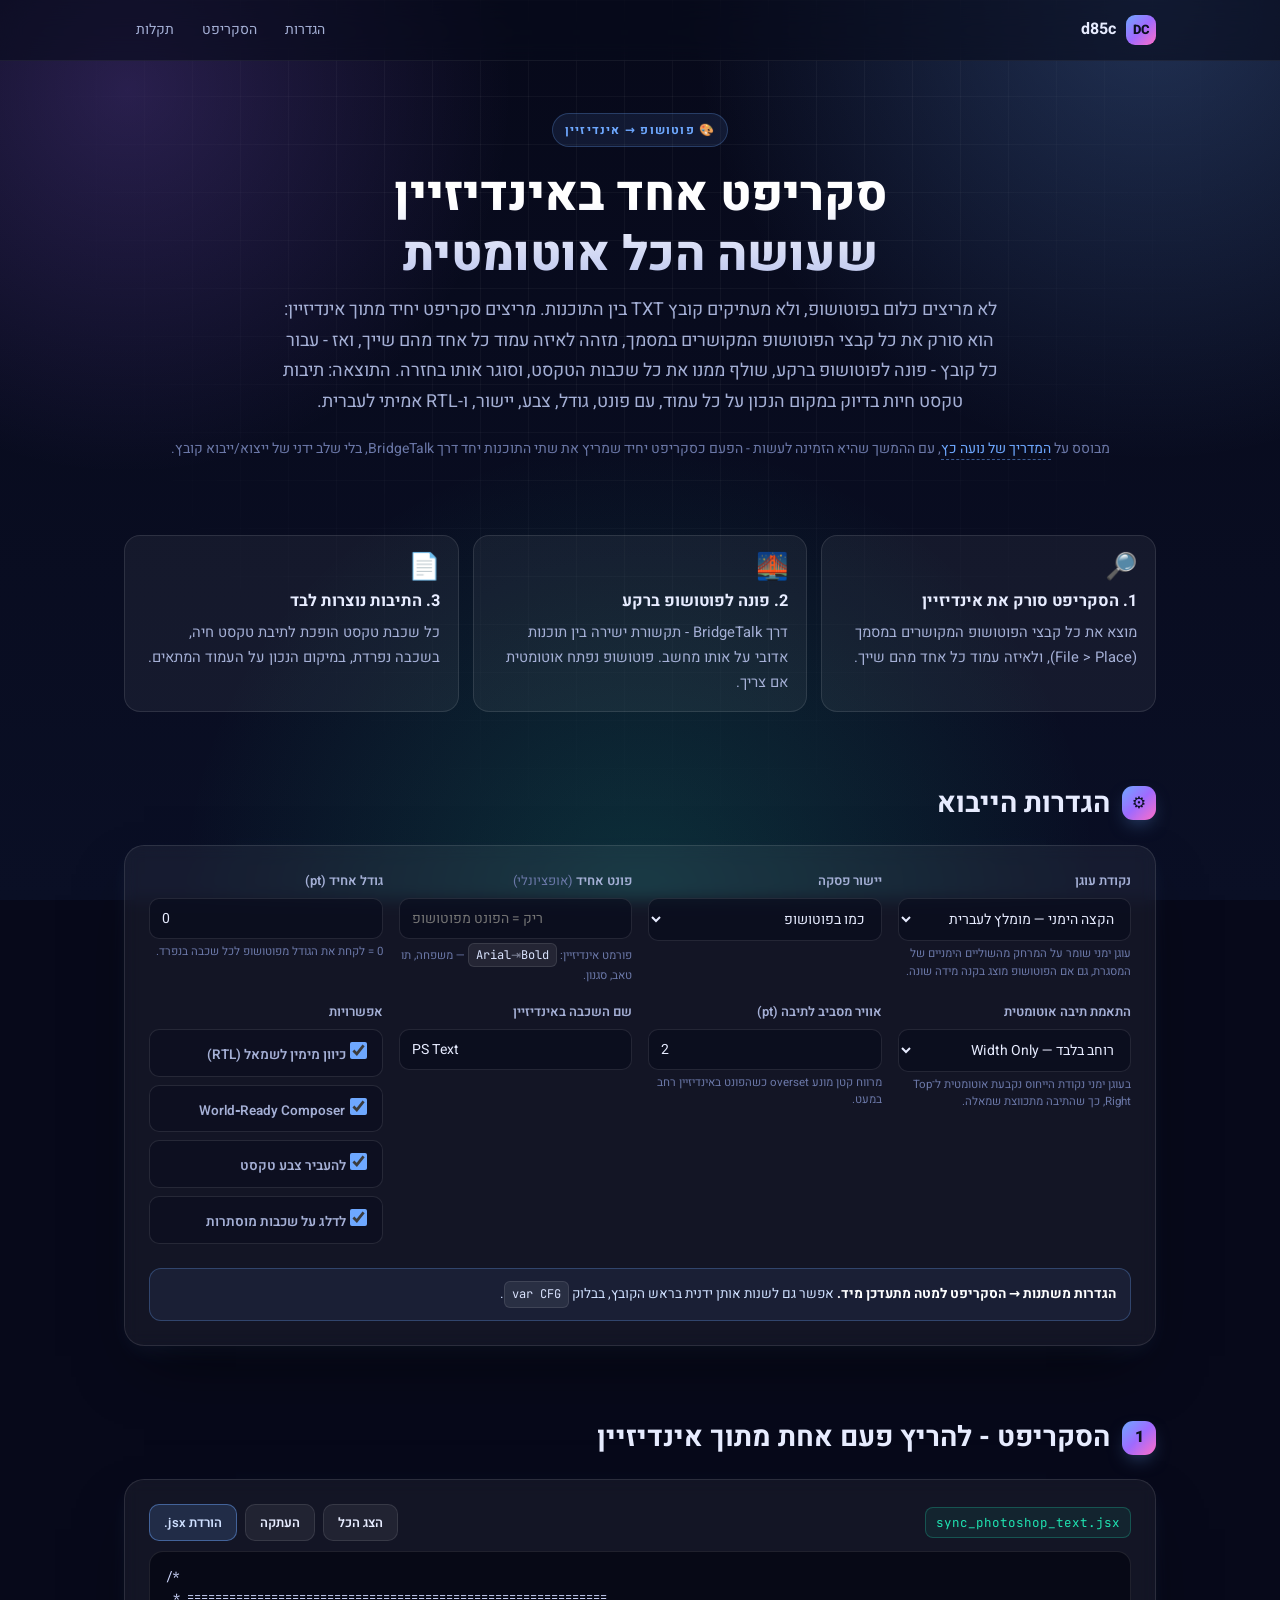
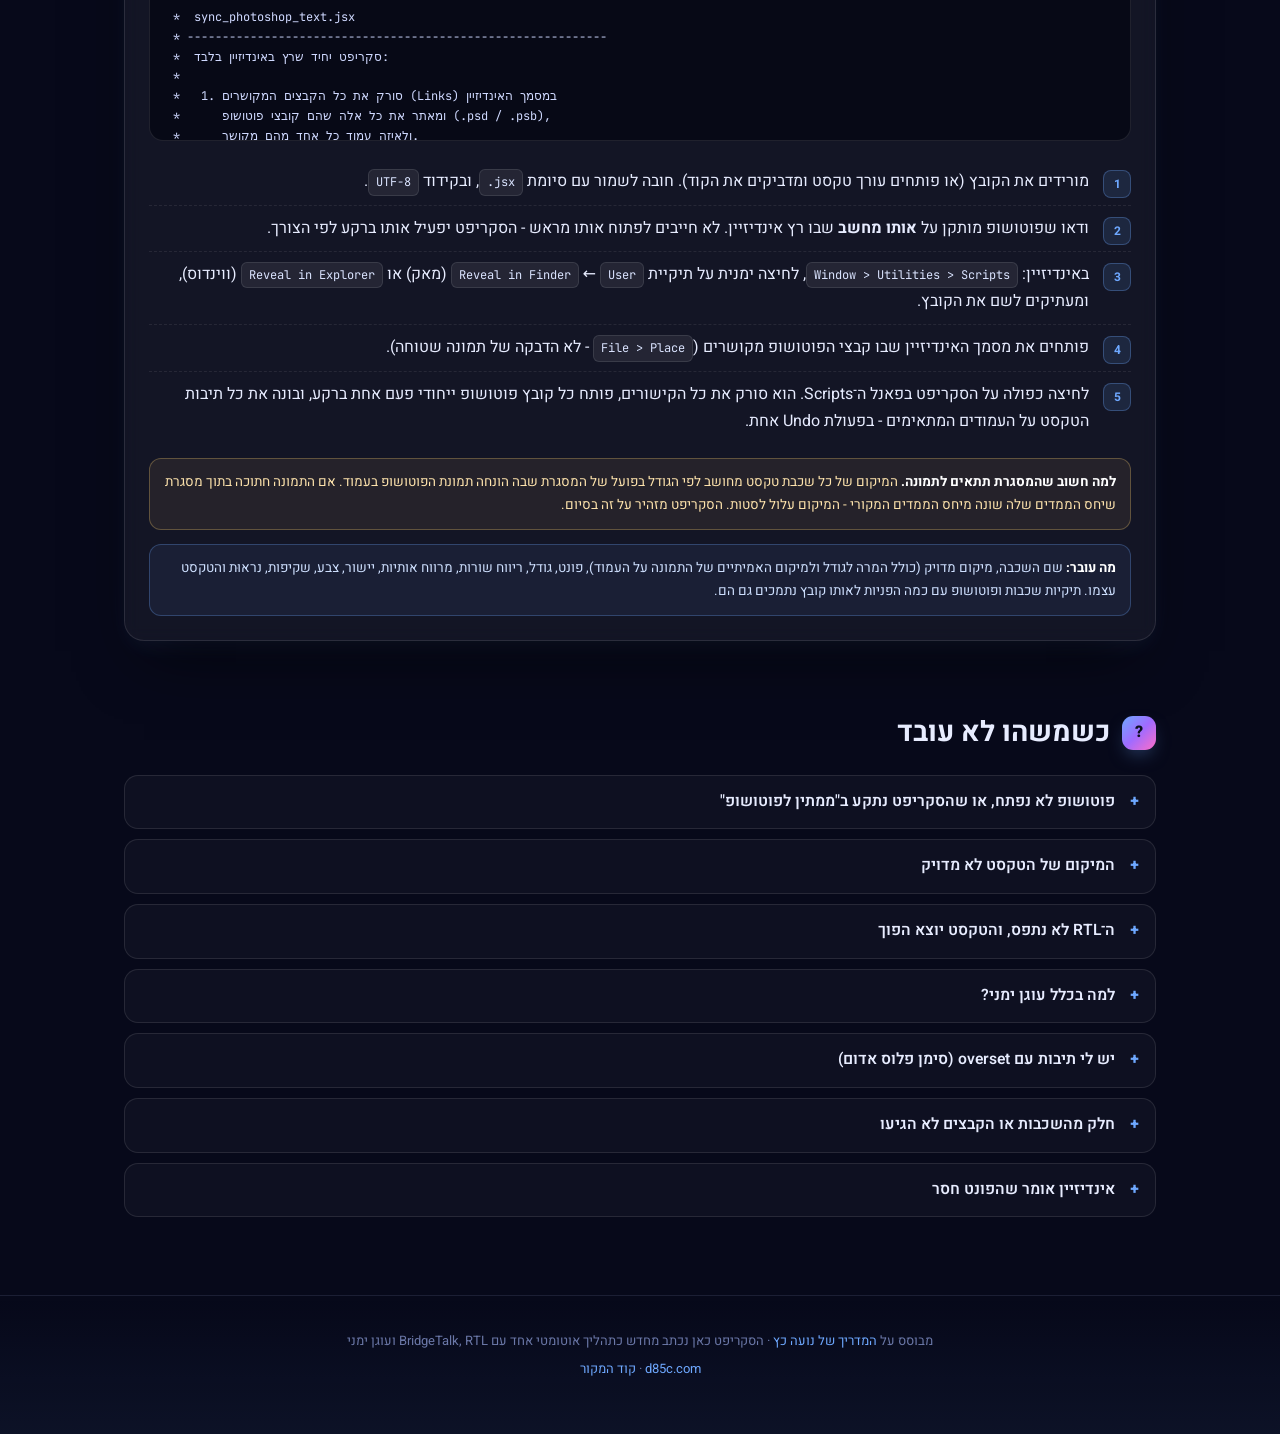
==== commit 07f8a406: "Replace two-script InDesign/Photoshop flow with a single InDesign script The old workflow required r" ====
--- a/indi_ps/index.html
+++ b/indi_ps/index.html
@@ -3,11 +3,11 @@
 <head>
 <meta charset="UTF-8">
 <meta name="viewport" content="width=device-width, initial-scale=1.0">
-<title>מפוטושופ לאינדיזיין · העברת טקסטים חיים</title>
-<meta name="description" content="כלי שמייצר שני סקריפטים - אחד לפוטושופ ואחד לאינדיזיין - שמעבירים את כל שכבות הטקסט במכה אחת, כולל מיקום מדויק, פונט, גודל, צבע ו-RTL מלא לעברית.">
+<title>מפוטושופ לאינדיזיין · סקריפט אחד, אוטומטי לגמרי</title>
+<meta name="description" content="סקריפט יחיד שרץ באינדיזיין: מזהה את כל קבצי הפוטושופ המקושרים ואת העמוד שלהם, שולף מכל אחד את שכבות הטקסט ובונה אותן חיות בדיוק במקום הנכון - כולל RTL מלא לעברית.">
 <meta name="theme-color" content="#07091a">
-<meta property="og:title" content="מפוטושופ לאינדיזיין · העברת טקסטים חיים">
-<meta property="og:description" content="שני סקריפטים שמעבירים את כל הטקסטים במכה אחת - עם RTL אמיתי, עוגן לקצה הימני, פונט, גודל וצבע.">
+<meta property="og:title" content="מפוטושופ לאינדיזיין · סקריפט אחד, אוטומטי לגמרי">
+<meta property="og:description" content="רצים מתוך אינדיזיין בלבד: הסקריפט מוצא את כל קבצי הפוטושופ המקושרים ואת העמוד שלהם, ומעביר את הטקסט החי ישירות - עם RTL אמיתי, פונט, גודל וצבע.">
 <meta property="og:locale" content="he_IL">
 <link rel="icon" href="data:image/svg+xml,<svg xmlns='http://www.w3.org/2000/svg' viewBox='0 0 100 100'><text y='.9em' font-size='90'>&#127912;</text></svg>">
 <link rel="preconnect" href="https://fonts.googleapis.com">
@@ -95,11 +95,11 @@
 .grid-form{display:grid;grid-template-columns:repeat(auto-fit,minmax(230px,1fr));gap:16px}
 .field label{display:block;font-size:13px;font-weight:600;color:var(--text-dim);margin-bottom:6px}
 .field .hint{display:block;font-size:11.5px;color:var(--muted);font-weight:400;margin-top:4px;line-height:1.5}
-select,input[type=text],input[type=number],textarea{
+select,input[type=text],input[type=number]{
   width:100%;padding:9px 12px;border-radius:10px;color:var(--text);
   background:rgba(8,11,28,.65);border:1px solid var(--card-border);
   font-family:inherit;font-size:14px;transition:border-color .2s,box-shadow .2s}
-select:focus,input:focus,textarea:focus{outline:none;border-color:var(--accent);
+select:focus,input:focus{outline:none;border-color:var(--accent);
   box-shadow:0 0 0 3px rgba(110,168,255,.18)}
 select option{background:#0b1020;color:var(--text)}
 .switch-row{display:flex;align-items:center;gap:10px;padding:9px 12px;border-radius:10px;
@@ -150,45 +150,6 @@
 .note.info{background:rgba(110,168,255,.08);border-color:rgba(110,168,255,.28);color:#cfe0ff}
 .note b{color:#fff}
 
-/* ---- preview ---- */
-.preview-grid{display:grid;grid-template-columns:minmax(0,1fr) minmax(0,340px);gap:18px;align-items:start}
-@media(max-width:900px){.preview-grid{grid-template-columns:1fr}}
-.page-mock{position:relative;background:#fdfdfb;border-radius:8px;width:100%;
-  max-height:72vh;margin:0 auto;
-  box-shadow:0 18px 44px -14px rgba(0,0,0,.7);overflow:hidden;
-  background-image:linear-gradient(rgba(0,0,0,.045) 1px,transparent 1px),
-                   linear-gradient(90deg,rgba(0,0,0,.045) 1px,transparent 1px);
-  background-size:24px 24px}
-.mock-box{position:absolute;border:1px solid rgba(110,168,255,.85);
-  background:rgba(110,168,255,.07);color:#141a2e;overflow:hidden;
-  padding:1px 2px;line-height:1.25}
-.mock-box.pt{border-style:dashed;border-color:rgba(255,110,199,.9);background:rgba(255,110,199,.07)}
-.mock-box .t{display:block;overflow:hidden;word-break:break-word}
-.mock-legend{display:flex;gap:14px;flex-wrap:wrap;font-size:12px;color:var(--muted);margin-top:10px}
-.mock-legend i{display:inline-block;width:22px;height:0;border-top:2px solid var(--accent);
-  vertical-align:middle;margin-left:6px}
-.mock-legend i.pt{border-top-style:dashed;border-top-color:#ff6ec7}
-.stats{display:flex;gap:18px;flex-wrap:wrap;margin-bottom:12px}
-.stat .num{font-size:1.5rem;font-weight:800;background:var(--grad);
-  direction:ltr;unicode-bidi:isolate;
-  -webkit-background-clip:text;background-clip:text;color:transparent;line-height:1.2}
-.stat .lbl{font-size:11px;letter-spacing:.1em;color:var(--muted)}
-table.layers{width:100%;border-collapse:collapse;font-size:12.5px}
-table.layers th,table.layers td{padding:6px 8px;border-bottom:1px solid rgba(255,255,255,.07);text-align:right}
-table.layers th{color:var(--muted);font-weight:600;font-size:11px;letter-spacing:.06em;position:sticky;top:0;background:#0c1226}
-table.layers td.n{font-family:var(--mono);direction:ltr;unicode-bidi:isolate;
-  text-align:left;color:var(--text-dim);font-size:11.5px}
-/* שמות שכבות מגיעים בעברית, באנגלית או מעורבים - plaintext בוחר כיוון לכל תא */
-table.layers td.name{unicode-bidi:plaintext;text-align:right;color:var(--text-dim);font-size:12px}
-table.layers td.txt{max-width:180px;overflow:hidden;text-overflow:ellipsis;
-  white-space:nowrap;unicode-bidi:plaintext}
-.table-wrap{max-height:330px;overflow:auto;border:1px solid var(--card-border);border-radius:12px}
-textarea#tsv{min-height:120px;font-family:var(--mono);font-size:11.5px;direction:ltr;
-  text-align:left;white-space:pre;line-height:1.5}
-.status{font-size:13px;margin-top:10px;color:var(--text-dim);min-height:20px}
-.status.err{color:#ff9ea0}
-.status.good{color:#9df3dc}
-
 /* ---- faq ---- */
 details{border:1px solid var(--card-border);border-radius:14px;background:rgba(255,255,255,.03);
   padding:0 16px;margin-bottom:10px}
@@ -217,9 +178,7 @@
     <a class="brand" href="https://d85c.com"><span class="brand-mark">DC</span><span>d85c</span></a>
     <div class="nav-links">
       <a href="#settings">הגדרות</a>
-      <a href="#step1">שלב 1 · פוטושופ</a>
-      <a href="#step2">שלב 2 · אינדיזיין</a>
-      <a href="#preview">תצוגה מקדימה</a>
+      <a href="#step">הסקריפט</a>
       <a href="#faq">תקלות</a>
     </div>
   </div>
@@ -228,15 +187,19 @@
 <header class="hero">
   <div class="container">
     <span class="eyebrow">🎨 פוטושופ → אינדיזיין</span>
-    <h1>העברת טקסטים חיים במכה אחת<br>כולל RTL אמיתי</h1>
+    <h1>סקריפט אחד באינדיזיין<br>שעושה הכל אוטומטית</h1>
     <p class="lede">
-      מייצרים כאן שני סקריפטים: אחד שמייצא את כל שכבות הטקסט מפוטושופ,
-      ואחד שבונה אותן מחדש באינדיזיין — במיקום הנכון, עם הפונט, הגודל, הצבע והיישור,
-      ועם כיוון מימין לשמאל שמוגדר מראש. בלי להעתיק שכבה־שכבה.
+      לא מריצים כלום בפוטושופ, ולא מעתיקים קובץ TXT בין התוכנות.
+      מריצים סקריפט יחיד מתוך אינדיזיין: הוא סורק את כל קבצי הפוטושופ
+      המקושרים במסמך, מזהה לאיזה עמוד כל אחד מהם שייך, ואז - עבור כל
+      קובץ - פונה לפוטושופ ברקע, שולף ממנו את כל שכבות הטקסט, וסוגר
+      אותו בחזרה. התוצאה: תיבות טקסט חיות בדיוק במקום הנכון על כל
+      עמוד, עם פונט, גודל, צבע, יישור, ו-RTL אמיתי לעברית.
     </p>
     <p class="credit">
       מבוסס על <a href="https://www.noakatz.net/post/%D7%94%D7%A2%D7%91%D7%A8%D7%AA-%D7%98%D7%A7%D7%A1%D7%98%D7%99%D7%9D-%D7%97%D7%99%D7%99%D7%9D-%D7%A8%D7%91%D7%99%D7%9D-%D7%9E%D7%A4%D7%95%D7%98%D7%A9%D7%95%D7%A4-%D7%9C%D7%90%D7%99%D7%A0%D7%93%D7%99%D7%96%D7%99%D7%99%D7%9F-%D7%97%D7%9C%D7%A7-%D7%A9%D7%A0%D7%99-%D7%94%D7%9E%D7%93%D7%A8%D7%99%D7%9A" target="_blank" rel="noopener">המדריך של נועה כץ</a>,
-      עם ההמשך שהיא הזמינה לעשות: קואורדינטות מהקצה הימני, ו־RTL, פונט וגודל ישירות מתוך הסקריפט.
+      עם ההמשך שהיא הזמינה לעשות - הפעם כסקריפט יחיד שמריץ את שתי התוכנות
+      יחד דרך BridgeTalk, בלי שלב ידני של ייצוא/ייבוא קובץ.
     </p>
   </div>
 </header>
@@ -245,19 +208,19 @@
   <div class="container">
     <div class="flow">
       <div class="flow-item">
-        <div class="ico">🖼️</div>
-        <h3>מריצים בפוטושופ</h3>
-        <p>הסקריפט סורק את כל שכבות הטקסט ושומר קובץ TXT עם המיקומים והעיצוב.</p>
+        <div class="ico">🔎</div>
+        <h3>1. הסקריפט סורק את אינדיזיין</h3>
+        <p>מוצא את כל קבצי הפוטושופ המקושרים במסמך (File&nbsp;&gt;&nbsp;Place), ולאיזה עמוד כל אחד מהם שייך.</p>
       </div>
       <div class="flow-item">
-        <div class="ico">⚙️</div>
-        <h3>מכווננים כאן</h3>
-        <p>בוחרים פונט, יישור, עוגן ואוטו־סייז — והסקריפט לאינדיזיין נבנה לפי זה.</p>
+        <div class="ico">🌉</div>
+        <h3>2. פונה לפוטושופ ברקע</h3>
+        <p>דרך BridgeTalk - תקשורת ישירה בין תוכנות אדובי על אותו מחשב. פוטושופ נפתח אוטומטית אם צריך.</p>
       </div>
       <div class="flow-item">
         <div class="ico">📄</div>
-        <h3>מריצים באינדיזיין</h3>
-        <p>נוצרות תיבות טקסט חיות בשכבה נפרדת, מוכנות לעריכה.</p>
+        <h3>3. התיבות נוצרות לבד</h3>
+        <p>כל שכבת טקסט הופכת לתיבת טקסט חיה, בשכבה נפרדת, במיקום הנכון על העמוד המתאים.</p>
       </div>
     </div>
   </div>
@@ -278,7 +241,7 @@
             <option value="right" selected>הקצה הימני — מומלץ לעברית</option>
             <option value="left">הקצה השמאלי — כמו במקור</option>
           </select>
-          <span class="hint">עוגן ימני שומר על המרחק מהשוליים הימניים, גם אם עמוד האינדיזיין ברוחב אחר.</span>
+          <span class="hint">עוגן ימני שומר על המרחק מהשוליים הימניים של המסגרת, גם אם הפוטושופ מוצג בקנה מידה שונה.</span>
         </div>
 
         <div class="field">
@@ -335,122 +298,49 @@
         </div>
       </div>
       <div class="note info" style="margin-top:18px">
-        <b>הגדרות משתנות → הסקריפט של שלב 2 מתעדכן מיד.</b>
+        <b>הגדרות משתנות → הסקריפט למטה מתעדכן מיד.</b>
         אפשר גם לשנות אותן ידנית בראש הקובץ, בבלוק <kbd>var CFG</kbd>.
       </div>
     </div>
   </div>
 </section>
 
-<!-- ============ STEP 1 ============ -->
-<section id="step1">
+<!-- ============ STEP ============ -->
+<section id="step">
   <div class="container">
-    <div class="section-head"><span class="step-num">1</span><h2>הסקריפט לפוטושופ</h2></div>
+    <div class="section-head"><span class="step-num">1</span><h2>הסקריפט - להריץ פעם אחת מתוך אינדיזיין</h2></div>
 
     <div class="card">
       <div class="code-head">
-        <span class="code-name">export_text_layers.jsx</span>
+        <span class="code-name">sync_photoshop_text.jsx</span>
         <div class="btns">
-          <button class="btn" id="psExpand">הצג הכל</button>
-          <button class="btn" id="psCopy">העתקה</button>
-          <button class="btn primary" id="psDl">הורדת ‎.jsx</button>
+          <button class="btn" id="syncExpand">הצג הכל</button>
+          <button class="btn" id="syncCopy">העתקה</button>
+          <button class="btn primary" id="syncDl">הורדת ‎.jsx</button>
         </div>
       </div>
-      <pre class="code collapsed" id="psCode"></pre>
+      <pre class="code collapsed" id="syncCode"></pre>
 
       <ol class="steps" style="margin-top:18px">
-        <li>מורידים את הקובץ (או פותחים עורך טקסט — <b>Notepad</b> בווינדוס, <b>TextEdit</b> במאק — ומדביקים את הקוד). חובה לשמור עם סיומת <kbd>.jsx</kbd>.</li>
-        <li>בפוטושופ, בחלון השכבות, לוחצים על ה־<kbd>T</kbd> כדי לסנן רק שכבות טקסט. מסמנים את כולן, לחיצה ימנית ← <kbd>Convert to Paragraph Text</kbd>.</li>
-        <li>מריצים: <kbd>File &gt; Scripts &gt; Browse…</kbd> ובוחרים את הסקריפט.</li>
-        <li>הסקריפט מבקש לשמור קובץ — שומרים אותו באותה תיקייה. יוצא קובץ <kbd>.txt</kbd> עם שורה לכל שכבה.</li>
+        <li>מורידים את הקובץ (או פותחים עורך טקסט ומדביקים את הקוד). חובה לשמור עם סיומת <kbd>.jsx</kbd>, ובקידוד <kbd>UTF-8</kbd>.</li>
+        <li>ודאו שפוטושופ מותקן על <b>אותו מחשב</b> שבו רץ אינדיזיין. לא חייבים לפתוח אותו מראש - הסקריפט יפעיל אותו ברקע לפי הצורך.</li>
+        <li>באינדיזיין: <kbd>Window &gt; Utilities &gt; Scripts</kbd>, לחיצה ימנית על תיקיית <kbd>User</kbd> ← <kbd>Reveal in Finder</kbd> (מאק) או <kbd>Reveal in Explorer</kbd> (ווינדוס), ומעתיקים לשם את הקובץ.</li>
+        <li>פותחים את מסמך האינדיזיין שבו קבצי הפוטושופ מקושרים (<kbd>File &gt; Place</kbd> - לא הדבקה של תמונה שטוחה).</li>
+        <li>לחיצה כפולה על הסקריפט בפאנל ה־Scripts. הוא סורק את כל הקישורים, פותח כל קובץ פוטושופ ייחודי פעם אחת ברקע, ובונה את כל תיבות הטקסט על העמודים המתאימים - בפעולת Undo אחת.</li>
       </ol>
 
       <div class="note">
-        <b>טקסט נקודתי מול טקסט פסקה.</b>
-        לשכבות שנשארו Point Text הסקריפט ייקח את גבולות השכבה במקום את תיבת הפסקה —
-        זה עובד, אבל פחות מדויק. הוא יגיד לכם בסוף כמה כאלה נמצאו.
+        <b>למה חשוב שהמסגרת תתאים לתמונה.</b>
+        המיקום של כל שכבת טקסט מחושב לפי הגודל בפועל של המסגרת שבה הונחה
+        תמונת הפוטושופ בעמוד. אם התמונה חתוכה בתוך מסגרת שיחס הממדים
+        שלה שונה מיחס הממדים המקורי - המיקום עלול לסטות. הסקריפט מזהיר
+        על זה בסיום.
       </div>
       <div class="note info">
-        <b>מה בפנים:</b> שם, מיקום מצד שמאל <em>ומצד ימין</em>, רוחב, גובה, פונט, גודל,
-        ריווח שורות, מרווח אותיות, יישור, צבע, שקיפות, נראוּת והטקסט עצמו.
-        תיקיות שכבות נתמכות (השם יכלול את הנתיב).
-      </div>
-    </div>
-  </div>
-</section>
-
-<!-- ============ STEP 2 ============ -->
-<section id="step2">
-  <div class="container">
-    <div class="section-head"><span class="step-num">2</span><h2>הסקריפט לאינדיזיין</h2></div>
-
-    <div class="card">
-      <div class="code-head">
-        <span class="code-name">import_text_indesign.jsx</span>
-        <div class="btns">
-          <button class="btn" id="idExpand">הצג הכל</button>
-          <button class="btn" id="idCopy">העתקה</button>
-          <button class="btn primary" id="idDl">הורדת ‎.jsx</button>
-        </div>
-      </div>
-      <pre class="code collapsed" id="idCode"></pre>
-
-      <ol class="steps" style="margin-top:18px">
-        <li>פותחים באינדיזיין מסמך חדש — עדיף באותו גודל כמו הקובץ בפוטושופ.</li>
-        <li>פותחים <kbd>Window &gt; Utilities &gt; Scripts</kbd>.</li>
-        <li>לחיצה ימנית על תיקיית <kbd>User</kbd> ← <kbd>Reveal in Finder</kbd> (מאק) או <kbd>Reveal in Explorer</kbd> (ווינדוס), ומעתיקים לשם את הקובץ.</li>
-        <li>הוא יופיע בחלון ה־Scripts. לחיצה כפולה, בוחרים את קובץ ה־TXT מפוטושופ — וזהו.</li>
-      </ol>
-
-      <div class="note info">
-        <b>הכל נוחת בשכבה נפרדת</b> בשם שבחרתם, וכל הייבוא הוא פעולת Undo אחת —
-        <kbd>Ctrl/Cmd + Z</kbd> מנקה הכל אם לא אהבתם.
-      </div>
-    </div>
-  </div>
-</section>
-
-<!-- ============ PREVIEW ============ -->
-<section id="preview">
-  <div class="container">
-    <div class="section-head"><span class="step-num">👁</span><h2>תצוגה מקדימה</h2></div>
-
-    <div class="card">
-      <p style="margin-top:0;color:var(--text-dim);font-size:.95rem">
-        מדביקים כאן את תוכן קובץ ה־TXT שיצא מפוטושופ, ורואים איפה בדיוק כל תיבה תיפול —
-        לפני שנוגעים באינדיזיין.
-      </p>
-      <textarea id="tsv" placeholder="#PSTEXT&#10;#DOC ..." spellcheck="false"></textarea>
-      <div class="btns" style="margin-top:10px">
-        <button class="btn primary" id="parseBtn">נתח והצג</button>
-        <button class="btn" id="demoBtn">טעינת דוגמה</button>
-        <button class="btn" id="clearBtn">ניקוי</button>
-      </div>
-      <div class="status" id="status"></div>
-
-      <div id="previewOut" style="display:none;margin-top:20px">
-        <div class="stats">
-          <div class="stat"><div class="num" id="stLayers">0</div><div class="lbl">שכבות</div></div>
-          <div class="stat"><div class="num" id="stSize">—</div><div class="lbl">גודל מסמך</div></div>
-          <div class="stat"><div class="num" id="stRes">—</div><div class="lbl">רזולוציה</div></div>
-          <div class="stat"><div class="num" id="stFonts">0</div><div class="lbl">פונטים</div></div>
-        </div>
-        <div class="preview-grid">
-          <div>
-            <div class="page-mock" id="mock"></div>
-            <div class="mock-legend">
-              <span><i></i>טקסט פסקה</span>
-              <span><i class="pt"></i>טקסט נקודתי</span>
-              <span id="anchorNote"></span>
-            </div>
-          </div>
-          <div class="table-wrap">
-            <table class="layers">
-              <thead><tr><th>שכבה</th><th>ימין</th><th>עליון</th><th>גודל</th><th>טקסט</th></tr></thead>
-              <tbody id="tbody"></tbody>
-            </table>
-          </div>
-        </div>
+        <b>מה עובר:</b> שם השכבה, מיקום מדויק (כולל המרה לגודל ולמיקום
+        האמיתיים של התמונה על העמוד), פונט, גודל, ריווח שורות, מרווח
+        אותיות, יישור, צבע, שקיפות, נראוּת והטקסט עצמו. תיקיות שכבות
+        ופוטושופ עם כמה הפניות לאותו קובץ נתמכים גם הם.
       </div>
     </div>
   </div>
@@ -462,33 +352,48 @@
     <div class="section-head"><span class="step-num">?</span><h2>כשמשהו לא עובד</h2></div>
 
     <details>
+      <summary>פוטושופ לא נפתח, או שהסקריפט נתקע ב"ממתין לפוטושופ"</summary>
+      <div class="body">
+        <p>הסקריפט מתקשר עם פוטושופ דרך <kbd>BridgeTalk</kbd> - תקשורת בין תוכנות
+        אדובי שרצות <b>על אותו מחשב בדיוק</b> (לא עובד מול מחשב אחר או שרת).
+        ודאו שפוטושופ מותקן מקומית ושהגרסה שלו נתמכת.</p>
+        <p>אם זה עדיין תקוע, נסו לפתוח את פוטושופ ידנית לפני הרצת הסקריפט,
+        ולוודא שאין חלונית התראה פתוחה בפוטושופ שממתינה ללחיצה (למשל
+        אזהרת קובץ פגום) - היא חוסמת את התגובה ל-InDesign.</p>
+      </div>
+    </details>
+
+    <details>
+      <summary>המיקום של הטקסט לא מדויק</summary>
+      <div class="body">
+        <p>המיקום מחושב לפי הגודל בפועל של המסגרת שבה מונחת תמונת הפוטושופ
+        בעמוד, ביחס לגודל ורזולוציית הקובץ המקורי. אם הוצג אזהרת
+        "יחס ממדים שונה" - סימן שהתמונה חתוכה בתוך המסגרת (fill/crop),
+        וההמרה לא תהיה מדויקת. הכי מדויק כשהמסגרת מותאמת לתמונה
+        במלואה (<kbd>Object &gt; Fitting &gt; Fit Frame to Content</kbd>).</p>
+        <p>מסגרות מסובבות גם מדווחות באזהרה נפרדת - הסקריפט לא מטפל
+        בסיבוב, רק במיקום/קנה מידה ישרים.</p>
+      </div>
+    </details>
+
+    <details>
       <summary>ה־RTL לא נתפס, והטקסט יוצא הפוך</summary>
       <div class="body">
         <p>הגדרות הכיוון קיימות רק באינדיזיין עם תמיכה במזרח התיכון (InDesign ME / World‑Ready).
-        הסקריפט מנסה להחיל אותן ב־<kbd>try</kbd> ולא נופל אם אין — הוא פשוט יגיד לכם בסוף.</p>
+        הסקריפט מנסה להחיל אותן ב־<kbd>try</kbd> ולא נופל אם אין - הוא פשוט יגיד לכם בסוף.</p>
         <p>אם קיבלתם את ההודעה הזו: <kbd>Type &gt; Story &gt; Direction &gt; Right to Left</kbd> ידנית,
         ו־<kbd>Paragraph panel &gt; Adobe World‑Ready Paragraph Composer</kbd>.</p>
-      </div>
-    </details>
-
-    <details>
-      <summary>הטקסט יושב קצת בצד לעומת הפוטושופ</summary>
-      <div class="body">
-        <p>פוטושופ מודד את תיבת הפסקה, ואינדיזיין ממקם לפי הפריים. ההפרש הרגיל
-        מגיע מ־inset ומ־first baseline — הסקריפט כבר מאפס את שניהם
-        (<kbd>insetSpacing = 0</kbd>, <kbd>firstBaselineOffset = Cap Height</kbd>).</p>
-        <p>אם עדיין יש סטייה, בדרך כלל הפונט באינדיזיין לא זהה לזה שבפוטושופ. אפשר להגדיר
-        פונט אחיד בהגדרות למעלה.</p>
       </div>
     </details>
 
     <details>
       <summary>למה בכלל עוגן ימני?</summary>
       <div class="body">
-        <p>הפלט של פוטושופ מודד מהפינה השמאלית העליונה. כשהעמוד באינדיזיין באותו רוחב בדיוק
-        זה יוצא אותו דבר. אבל ברגע שהרוחב שונה — או שהתיבה גדלה כי הפונט שונה —
-        בעברית אתם רוצים שהקצה <em>הימני</em> יישאר במקומו והטקסט יזלוג שמאלה.</p>
-        <p>לכן קובץ הייצוא כולל גם עמודת <kbd>xRight</kbd>, וסקריפט הייבוא נועל לפיה.</p>
+        <p>קובץ הפוטושופ נמדד מהפינה השמאלית העליונה שלו. כשהתמונה
+        ממלאת את המסגרת בדיוק זה לא משנה. אבל כשיש הבדל קטן בין
+        גודל התמונה לגודל המסגרת - בעברית רוצים שהקצה <em>הימני</em>
+        יישאר צמוד, והטקסט יזלוג שמאלה.</p>
+        <p>לכן החישוב הפנימי כולל גם את <kbd>xRight</kbd> - המרחק מהקצה הימני של כל שכבה - וממנו נגזר מיקום התיבה.</p>
       </div>
     </details>
 
@@ -502,11 +407,13 @@
     </details>
 
     <details>
-      <summary>חלק מהשכבות לא הגיעו</summary>
+      <summary>חלק מהשכבות או הקבצים לא הגיעו</summary>
       <div class="body">
-        <p>שכבות מוסתרות מדולגות כברירת מחדל — אפשר לבטל את זה בהגדרות.
-        גם שכבות טקסט ריקות מדולגות. שכבות בתוך תיקיות כן נתמכות,
-        ואפקטים כמו Warp Text לא מועברים.</p>
+        <p>שכבות מוסתרות מדולגות כברירת מחדל - אפשר לבטל את זה בהגדרות.
+        גם שכבות טקסט ריקות מדולגות. שכבות בתוך תיקיות כן נתמכות.</p>
+        <p>קבצי פוטושופ שמוקמו כתמונה מוטבעת (Embedded) ולא כקישור
+        (Linked), או שהודבקו כתמונה שטוחה מפוטושופ, לא נספרים כ"קובץ
+        פוטושופ מקושר" - צריך <kbd>File &gt; Place</kbd> על קובץ psd/psb בפועל.</p>
       </div>
     </details>
 
@@ -514,8 +421,8 @@
       <summary>אינדיזיין אומר שהפונט חסר</summary>
       <div class="body">
         <p>פוטושופ שומר שם PostScript (למשל <kbd>ArialMT</kbd>), ואינדיזיין רוצה משפחה,
-        תו טאב, וסגנון — כלומר <kbd>Arial<span style="opacity:.5">⇥</span>Regular</kbd>. כשאין התאמה
-        הסקריפט משאיר את פונט ברירת המחדל ומדפיס בסוף רשימה של כל מה שלא נמצא —
+        תו טאב, וסגנון - כלומר <kbd>Arial<span style="opacity:.5">⇥</span>Regular</kbd>. כשאין התאמה
+        הסקריפט משאיר את פונט ברירת המחדל ומדפיס בסוף רשימה של כל מה שלא נמצא -
         אפשר להעתיק את השם המדויק מ־<kbd>Type &gt; Font</kbd> ולהדביק בהגדרות.</p>
       </div>
     </details>
@@ -526,7 +433,7 @@
   <div class="container">
     <p style="margin:0 0 6px">
       מבוסס על <a href="https://www.noakatz.net/post/%D7%94%D7%A2%D7%91%D7%A8%D7%AA-%D7%98%D7%A7%D7%A1%D7%98%D7%99%D7%9D-%D7%97%D7%99%D7%99%D7%9D-%D7%A8%D7%91%D7%99%D7%9D-%D7%9E%D7%A4%D7%95%D7%98%D7%A9%D7%95%D7%A4-%D7%9C%D7%90%D7%99%D7%A0%D7%93%D7%99%D7%96%D7%99%D7%99%D7%9F-%D7%97%D7%9C%D7%A7-%D7%A9%D7%A0%D7%99-%D7%94%D7%9E%D7%93%D7%A8%D7%99%D7%9A" target="_blank" rel="noopener">המדריך של נועה כץ</a>
-      · הסקריפטים כאן נכתבו מחדש עם RTL ועוגן ימני
+      · הסקריפט כאן נכתב מחדש כתהליך אוטומטי אחד עם BridgeTalk, RTL ועוגן ימני
     </p>
     <p style="margin:0">
       <a href="https://d85c.com">d85c.com</a> ·
@@ -535,232 +442,34 @@
   </div>
 </footer>
 
-<!-- ======================= SOURCES ======================= -->
-<script type="text/plain" id="src-ps">
+<!-- ======================= SOURCE ======================= -->
+<script type="text/plain" id="src-sync">
 /*
  * ============================================================
- *  שלב 1 - פוטושופ: ייצוא שכבות טקסט
- *  export_text_layers.jsx
+ *  sync_photoshop_text.jsx
  * ------------------------------------------------------------
- *  שומר קובץ TXT עם כל שכבות הטקסט של המסמך:
- *  מיקום (גם מצד שמאל וגם מצד ימין), גודל תיבה, פונט, גודל,
- *  ריווח שורות, מרווח אותיות, יישור, צבע והטקסט עצמו.
+ *  סקריפט יחיד שרץ באינדיזיין בלבד:
  *
- *  ה־xRight (מרחק מהקצה הימני) הוא מה שמאפשר לאינדיזיין
- *  להניח את הטקסט נכון בעברית, גם אם רוחב העמוד שונה.
+ *   1. סורק את כל הקבצים המקושרים (Links) במסמך האינדיזיין
+ *      ומאתר את כל אלה שהם קובצי פוטושופ (.psd / .psb),
+ *      ולאיזה עמוד כל אחד מהם מקושר.
+ *   2. עבור כל קובץ פוטושופ, שולח פקודה לפוטושופ עצמו (דרך
+ *      BridgeTalk) שפותחת את הקובץ, אוספת את כל שכבות הטקסט
+ *      שבו, וסוגרת אותו בחזרה - בלי לגעת בממשק.
+ *   3. בונה באינדיזיין תיבות טקסט חיות במיקום הנכון על גבי
+ *      העמוד המתאים, לפי המקום והגודל שבו התמונה מונחת בפועל -
+ *      כולל פונט, גודל, צבע, יישור ו-RTL.
  *
- *  הפעלה:  File > Scripts > Browse...
- *  https://d85c.com/indi_ps
- * ============================================================
- */
-
-#target photoshop
-
-(function () {
-
-    if (app.documents.length === 0) {
-        alert("צריך מסמך פתוח בפוטושופ.");
-        return;
-    }
-
-    var doc = app.activeDocument;
-
-    var prevRuler = app.preferences.rulerUnits;
-    var prevType  = app.preferences.typeUnits;
-    app.preferences.rulerUnits = Units.PIXELS;
-    app.preferences.typeUnits  = TypeUnits.POINTS;
-
-    var docW = 0, docH = 0, res = 72;
-    var rows = [];
-    var found = 0;
-    var skippedPoint = 0;
-
-    /* ---------- עזרים ---------- */
-
-    function num(v) {
-        if (v === null || v === undefined || isNaN(v)) return "";
-        return String(Math.round(v * 100) / 100);
-    }
-
-    function esc(s) {
-        if (s === null || s === undefined) return "";
-        s = String(s);
-        s = s.replace(/\\/g, "\\\\");
-        s = s.replace(/\r\n/g, "\n");
-        s = s.replace(/[\r\u0003\u2028\u2029]/g, "\n");
-        s = s.replace(/\n/g, "\\n");
-        s = s.replace(/\t/g, "\\t");
-        return s;
-    }
-
-    function justName(j) {
-        var s = String(j);
-        var i = s.lastIndexOf(".");
-        if (i >= 0) s = s.substring(i + 1);
-        return s.toLowerCase();
-    }
-
-    function hexOf(ti) {
-        try { return ti.color.rgb.hexValue; } catch (e) { return ""; }
-    }
-
-    /* ---------- איסוף ---------- */
-
-    function collect(container, path) {
-        var i, j;
-
-        for (i = 0; i < container.artLayers.length; i++) {
-            var L = container.artLayers[i];
-            if (L.kind !== LayerKind.TEXT) continue;
-
-            var ti = L.textItem;
-            var x, y, w, h, isPara = false;
-
-            try { isPara = (ti.kind === TextType.PARAGRAPHTEXT); } catch (e0) { isPara = false; }
-
-            if (isPara) {
-                try {
-                    x = ti.position[0].as("px");
-                    y = ti.position[1].as("px");
-                    w = ti.width.as("px");
-                    h = ti.height.as("px");
-                } catch (e1) {
-                    isPara = false;
-                }
-            }
-
-            if (!isPara) {
-                /* טקסט נקודתי - נופלים חזרה לגבולות השכבה */
-                skippedPoint++;
-                var b = L.bounds;
-                x = b[0].as("px");
-                y = b[1].as("px");
-                w = b[2].as("px") - x;
-                h = b[3].as("px") - y;
-            }
-
-            var size = "";
-            try { size = num(ti.size.as("pt")); } catch (e2) {}
-
-            var leading = "auto";
-            try {
-                if (!ti.useAutoLeading) leading = num(ti.leading.as("pt"));
-            } catch (e3) { leading = "auto"; }
-
-            var tracking = "0";
-            try { tracking = num(ti.tracking); } catch (e4) {}
-
-            var font = "";
-            try { font = ti.font; } catch (e5) {}
-
-            var just = "left";
-            try { just = justName(ti.justification); } catch (e6) {}
-
-            var opacity = "100";
-            try { opacity = num(L.opacity); } catch (e7) {}
-
-            rows.push([
-                esc(path + L.name),
-                num(x),
-                num(y),
-                num(w),
-                num(h),
-                num(docW - (x + w)),          /* xRight - המרחק מהקצה הימני */
-                esc(font),
-                size,
-                leading,
-                tracking,
-                just,
-                hexOf(ti),
-                opacity,
-                (L.visible ? "1" : "0"),
-                (isPara ? "para" : "point"),
-                esc(ti.contents)
-            ].join("\t"));
-
-            found++;
-        }
-
-        for (j = 0; j < container.layerSets.length; j++) {
-            var g = container.layerSets[j];
-            collect(g, path + g.name + "/");
-        }
-    }
-
-    /* ---------- הרצה ---------- */
-
-    try {
-        docW = doc.width.as("px");
-        docH = doc.height.as("px");
-        res  = doc.resolution;
-
-        rows.push("#PSTEXT\t2\thttps://d85c.com/indi_ps");
-        rows.push("#DOC\t" + num(docW) + "\t" + num(docH) + "\t" + num(res));
-        rows.push("#COLS\tname\tx\ty\tw\th\txRight\tfont\tsize\tleading\ttracking\tjustify\tcolor\topacity\tvisible\tkind\ttext");
-
-        collect(doc, "");
-
-        if (found === 0) {
-            alert("לא נמצאו שכבות טקסט במסמך.");
-            return;
-        }
-
-        /* מיון מלמעלה למטה, ומימין לשמאל */
-        var head = rows.slice(0, 3);
-        var body = rows.slice(3);
-        body.sort(function (a, b) {
-            var A = a.split("\t"), B = b.split("\t");
-            var dy = parseFloat(A[2]) - parseFloat(B[2]);
-            if (Math.abs(dy) > 4) return dy;
-            return parseFloat(B[1]) - parseFloat(A[1]);
-        });
-        rows = head.concat(body);
-
-        var suggested;
-        try {
-            suggested = new File(doc.path + "/" + doc.name.replace(/\.[^.]+$/, "") + "_text.txt");
-        } catch (ePath) {
-            suggested = new File(Folder.desktop + "/ps_text.txt");
-        }
-
-        var f = suggested.saveDlg("שמרו את קובץ הטקסט");
-        if (!f) return;
-        if (!/\.txt$/i.test(f.fsName)) f = new File(f.fsName + ".txt");
-
-        f.encoding = "UTF-8";
-        f.lineFeed = "Unix";
-        if (!f.open("w")) { alert("לא הצלחתי לפתוח את הקובץ לכתיבה."); return; }
-        f.write("﻿" + rows.join("\n") + "\n");
-        f.close();
-
-        var msg = "נשמרו " + found + " שכבות טקסט.\n" + f.fsName;
-        if (skippedPoint > 0) {
-            msg += "\n\n⚠ " + skippedPoint + " שכבות הן טקסט נקודתי (point text).\n" +
-                   "לתוצאה מדויקת יותר: לחיצה ימנית על השכבה > Convert to Paragraph Text, ולהריץ שוב.";
-        }
-        alert(msg);
-
-    } catch (err) {
-        alert("שגיאה: " + err.message + "\nשורה: " + err.line);
-    } finally {
-        app.preferences.rulerUnits = prevRuler;
-        app.preferences.typeUnits  = prevType;
-    }
-
-})();
-</script>
-<script type="text/plain" id="src-id">
-/*
- * ============================================================
- *  שלב 2 - אינדיזיין: ייבוא שכבות הטקסט
- *  import_text_indesign.jsx
- * ------------------------------------------------------------
- *  קורא את קובץ ה־TXT שיצא מפוטושופ ובונה תיבות טקסט
- *  במיקום הנכון, עם פונט, גודל, צבע, יישור, ו־RTL מלא.
+ *  דרישות:
+ *   - פוטושופ ואינדיזיין חייבים לרוץ על אותו מחשב (BridgeTalk
+ *     היא תקשורת בין תוכנות אדובי מקומיות בלבד, לא דרך רשת).
+ *   - קובצי הפוטושופ צריכים להיות ממוקמים ב-File > Place
+ *     (Link), לא מודבקים כתמונה שטוחה.
+ *   - עובד הכי מדויק כשהמסגרת שבה הונחה התמונה תואמת ליחס
+ *     הממדים המקורי של קובץ הפוטושופ (בלי חיתוך פנימי).
  *
- *  התקנה:  Window > Utilities > Scripts  >  לחיצה ימנית על
- *          תיקיית User  >  Reveal in Finder / Explorer
- *          שמים שם את הקובץ, ואז לוחצים עליו פעמיים.
+ *  הפעלה:  Window > Utilities > Scripts > User  (להעתיק לשם
+ *          את הקובץ) > לחיצה כפולה על הסקריפט.
  *
  *  https://d85c.com/indi_ps
  * ============================================================
@@ -786,67 +495,189 @@
 /* ======================================================== */
 
 
-function importPhotoshopText() {
+/* ============================================================
+ *  הפונקציה הזו לעולם לא רצה באינדיזיין - היא רק "מודפסת"
+ *  (toString) ונשלחת דרך BridgeTalk כדי לרוץ בתוך פוטושופ.
+ *  כל מה שבפנים הוא ExtendScript תקני של פוטושופ בלבד.
+ * ============================================================ */
+function psWorker(targetPath) {
+    function num(v) {
+        if (v === null || v === undefined || isNaN(v)) return "";
+        return String(Math.round(v * 100) / 100);
+    }
+    function esc(s) {
+        if (s === null || s === undefined) return "";
+        s = String(s);
+        s = s.replace(/\\/g, "\\\\");
+        s = s.replace(/\r\n/g, "\n");
+        s = s.replace(/[\r\u0003\u2028\u2029]/g, "\n");
+        s = s.replace(/\n/g, "\\n");
+        s = s.replace(/\t/g, "\\t");
+        return s;
+    }
+    function justName(j) {
+        var s = String(j);
+        var i = s.lastIndexOf(".");
+        if (i >= 0) s = s.substring(i + 1);
+        return s.toLowerCase();
+    }
+    function hexOf(ti) {
+        try { return ti.color.rgb.hexValue; } catch (e) { return ""; }
+    }
+
+    var wasOpen = false, doc = null, di;
+    for (di = 0; di < app.documents.length; di++) {
+        try {
+            if (app.documents[di].fullName.fsName === targetPath) {
+                doc = app.documents[di];
+                wasOpen = true;
+                break;
+            }
+        } catch (eN) {}
+    }
+    if (!doc) {
+        try {
+            doc = app.open(new File(targetPath));
+        } catch (eOpen) {
+            return "ERR\t" + eOpen.message;
+        }
+    }
+    app.activeDocument = doc;
+
+    var prevRuler = app.preferences.rulerUnits;
+    var prevType  = app.preferences.typeUnits;
+    app.preferences.rulerUnits = Units.PIXELS;
+    app.preferences.typeUnits  = TypeUnits.POINTS;
+
+    var docW = 0, docH = 0, res = 72, rows = [], found = 0, skippedPoint = 0;
+
+    function collect(container, path) {
+        var i, j;
+        for (i = 0; i < container.artLayers.length; i++) {
+            var L = container.artLayers[i];
+            if (L.kind !== LayerKind.TEXT) continue;
+
+            var ti = L.textItem;
+            var x, y, w, h, isPara = false;
+
+            try { isPara = (ti.kind === TextType.PARAGRAPHTEXT); } catch (e0) { isPara = false; }
+
+            if (isPara) {
+                try {
+                    x = ti.position[0].as("px");
+                    y = ti.position[1].as("px");
+                    w = ti.width.as("px");
+                    h = ti.height.as("px");
+                } catch (e1) { isPara = false; }
+            }
+
+            if (!isPara) {
+                skippedPoint++;
+                var b = L.bounds;
+                x = b[0].as("px");
+                y = b[1].as("px");
+                w = b[2].as("px") - x;
+                h = b[3].as("px") - y;
+            }
+
+            var size = ""; try { size = num(ti.size.as("pt")); } catch (e2) {}
+            var leading = "auto"; try { if (!ti.useAutoLeading) leading = num(ti.leading.as("pt")); } catch (e3) { leading = "auto"; }
+            var tracking = "0"; try { tracking = num(ti.tracking); } catch (e4) {}
+            var font = ""; try { font = ti.font; } catch (e5) {}
+            var just = "left"; try { just = justName(ti.justification); } catch (e6) {}
+            var opacity = "100"; try { opacity = num(L.opacity); } catch (e7) {}
+
+            rows.push([
+                esc(path + L.name),
+                num(x), num(y), num(w), num(h),
+                num(docW - (x + w)),
+                esc(font), size, leading, tracking, just,
+                hexOf(ti), opacity, (L.visible ? "1" : "0"),
+                (isPara ? "para" : "point"), esc(ti.contents)
+            ].join("\t"));
+
+            found++;
+        }
+        for (j = 0; j < container.layerSets.length; j++) {
+            var g = container.layerSets[j];
+            collect(g, path + g.name + "/");
+        }
+    }
+
+    var out;
+    try {
+        docW = doc.width.as("px");
+        docH = doc.height.as("px");
+        res  = doc.resolution;
+
+        rows.push("#DOC\t" + num(docW) + "\t" + num(docH) + "\t" + num(res));
+        rows.push("#COLS\tname\tx\ty\tw\th\txRight\tfont\tsize\tleading\ttracking\tjustify\tcolor\topacity\tvisible\tkind\ttext");
+
+        collect(doc, "");
+
+        out = (found === 0) ? "EMPTY" : ("OK\t" + rows.join("\n"));
+    } catch (errC) {
+        out = "ERR\t" + errC.message;
+    } finally {
+        app.preferences.rulerUnits = prevRuler;
+        app.preferences.typeUnits  = prevType;
+        if (!wasOpen) { try { doc.close(SaveOptions.DONOTSAVECHANGES); } catch (eClose) {} }
+    }
+    return out;
+}
+
+
+function syncPhotoshopText() {
 
     if (app.documents.length === 0) {
-        alert("פתחו קודם מסמך אינדיזיין (רצוי באותו גודל כמו בפוטושופ).");
+        alert("פתחו קודם מסמך אינדיזיין עם קבצי פוטושופ מקושרים (File > Place).");
         return;
     }
 
     var doc = app.activeDocument;
 
-    var f = File.openDialog("בחרו את קובץ ה־TXT שייצאתם מפוטושופ");
-    if (!f) return;
-
-    f.encoding = "UTF-8";
-    if (!f.open("r")) { alert("לא הצלחתי לקרוא את הקובץ."); return; }
-    var raw = f.read();
-    f.close();
-    if (raw.length && raw.charCodeAt(0) === 65279) raw = raw.substring(1);
-
-    /* ---------- פענוח ---------- */
-
-    var lines = raw.split(/\r\n|\r|\n/);
-    var psW = 0, psH = 0, psRes = 72;
-    var cols = null;
-    var recs = [];
-    var i;
-
-    for (i = 0; i < lines.length; i++) {
-        var ln = lines[i];
-        if (ln === "") continue;
-        var p = ln.split("\t");
-
-        if (p[0] === "#DOC")  { psW = parseFloat(p[1]); psH = parseFloat(p[2]); psRes = parseFloat(p[3]) || 72; continue; }
-        if (p[0] === "#COLS") { cols = p.slice(1); continue; }
-        if (p[0].charAt(0) === "#") continue;
-
-        recs.push(p);
-    }
-
-    if (!cols)        { alert("הקובץ לא נראה כמו פלט של הסקריפט מפוטושופ (חסרה שורת #COLS)."); return; }
-    if (!recs.length) { alert("לא נמצאו שכבות טקסט בקובץ."); return; }
-
-    var idx = {};
-    for (i = 0; i < cols.length; i++) idx[cols[i]] = i;
-
-    function get(rec, key) {
-        var k = idx[key];
-        return (k === undefined || rec[k] === undefined) ? "" : rec[k];
-    }
-    function getNum(rec, key, dflt) {
-        var v = parseFloat(get(rec, key));
-        return isNaN(v) ? dflt : v;
-    }
+    /* ---------- עזרים ---------- */
+
+    function jsStringLiteral(s) {
+        return '"' + String(s)
+            .replace(/\\/g, "\\\\")
+            .replace(/"/g, '\\"')
+            .replace(/\r/g, "\\r")
+            .replace(/\n/g, "\\n") + '"';
+    }
+
+    function buildBridgeScript(filePath) {
+        return "#target photoshop\n(" + psWorker.toString() + ")(" + jsStringLiteral(filePath) + ");";
+    }
+
+    function callPhotoshop(script) {
+        var result = null, gotError = null;
+        var bt = new BridgeTalk();
+        bt.target = "photoshop";
+        bt.body = script;
+        bt.onResult = function (res) { result = res.body; };
+        bt.onError  = function (err) { gotError = (err && err.body) ? err.body : String(err); };
+        bt.send();
+
+        var waitedMs = 0, stepMs = 100, maxMs = 180000; /* 3 דקות - כולל זמן הפעלת פוטושופ אם צריך */
+        while (result === null && gotError === null && waitedMs < maxMs) {
+            $.sleep(stepMs);
+            waitedMs += stepMs;
+        }
+        if (gotError !== null) throw new Error(gotError);
+        if (result === null) throw new Error("תם הזמן להמתנה לתשובה מפוטושופ (timeout).");
+        return result;
+    }
+
     function unesc(s) {
         var out = "", j = 0;
         while (j < s.length) {
             var c = s.charAt(j);
             if (c === "\\" && j + 1 < s.length) {
                 var d = s.charAt(j + 1);
-                if (d === "n")       { out += "\r"; j += 2; continue; }
-                if (d === "t")       { out += "\t"; j += 2; continue; }
-                if (d === "\\")      { out += "\\"; j += 2; continue; }
+                if (d === "n") { out += "\r"; j += 2; continue; }
+                if (d === "t") { out += "\t"; j += 2; continue; }
+                if (d === "\\") { out += "\\"; j += 2; continue; }
             }
             out += c;
             j++;
@@ -854,29 +685,125 @@
         return out;
     }
 
-    /* ---------- יחידות ---------- */
-
-    var prevH = doc.viewPreferences.horizontalMeasurementUnits;
-    var prevV = doc.viewPreferences.verticalMeasurementUnits;
-    var prevO = doc.viewPreferences.rulerOrigin;
-
-    doc.viewPreferences.horizontalMeasurementUnits = MeasurementUnits.POINTS;
-    doc.viewPreferences.verticalMeasurementUnits   = MeasurementUnits.POINTS;
-    doc.viewPreferences.rulerOrigin                = RulerOrigin.PAGE_ORIGIN;
-    doc.zeroPoint = [0, 0];
-
-    var K = 72 / psRes;                 /* פיקסלים -> נקודות */
-    var pageW = doc.documentPreferences.pageWidth;
-
-    var page;
-    try { page = app.activeWindow.activePage; } catch (ePage) { page = doc.pages[0]; }
-
-    /* ---------- שכבה ---------- */
+    function parsePsData(body) {
+        var lines = body.split(/\r\n|\r|\n/);
+        var psW = 0, psH = 0, psRes = 72, cols = null, recs = [];
+        var i;
+        for (i = 0; i < lines.length; i++) {
+            var ln = lines[i];
+            if (ln === "") continue;
+            var p = ln.split("\t");
+            if (p[0] === "#DOC")  { psW = parseFloat(p[1]); psH = parseFloat(p[2]); psRes = parseFloat(p[3]) || 72; continue; }
+            if (p[0] === "#COLS") { cols = p.slice(1); continue; }
+            if (p[0].charAt(0) === "#") continue;
+            recs.push(p);
+        }
+        if (!cols || !recs.length) return null;
+
+        var idx = {};
+        for (i = 0; i < cols.length; i++) idx[cols[i]] = i;
+
+        return { docW: psW, docH: psH, res: psRes, idx: idx, rows: recs };
+    }
+
+    function get(idx, rec, key) {
+        var k = idx[key];
+        return (k === undefined || rec[k] === undefined) ? "" : rec[k];
+    }
+    function getNum(idx, rec, key, dflt) {
+        var v = parseFloat(get(idx, rec, key));
+        return isNaN(v) ? dflt : v;
+    }
+
+    /* ---------- איתור קבצי פוטושופ מקושרים ועמוד היעד שלהם ---------- */
+
+    function findPsdPlacements() {
+        var out = [];
+        var links = doc.links.everyItem().getElements();
+        var i;
+        for (i = 0; i < links.length; i++) {
+            var link = links[i];
+            var fp;
+            try { fp = link.filePath; } catch (eFp) { continue; }
+            if (!fp || !/\.(psd|psb)$/i.test(fp)) continue;
+
+            var graphic;
+            try { graphic = link.parent; } catch (eG) { continue; }
+            if (!graphic || !graphic.isValid) continue;
+
+            /* מטפסים עד לפריט העליון שיושב ישירות על ה-Spread -
+               כך ההיקף (geometricBounds) שלו הוא כבר בקואורדינטות
+               של ה-Spread, גם אם התמונה מקוננת בתוך קבוצה */
+            var topItem = graphic, guard = 0;
+            while (topItem && topItem.parent && !(topItem.parent instanceof Spread) && guard < 25) {
+                topItem = topItem.parent;
+                guard++;
+            }
+
+            var bounds;
+            try { bounds = topItem.geometricBounds; } catch (eB) { continue; }
+
+            var page = null;
+            try { if (topItem.parentPage && topItem.parentPage.isValid) page = topItem.parentPage; } catch (eP) {}
+            if (!page) {
+                try {
+                    var cy = (bounds[0] + bounds[2]) / 2, cx = (bounds[1] + bounds[3]) / 2;
+                    var pages = topItem.parent.pages;
+                    var pj;
+                    for (pj = 0; pj < pages.length; pj++) {
+                        var pb = pages[pj].bounds;
+                        if (cx >= pb[1] && cx <= pb[3] && cy >= pb[0] && cy <= pb[2]) { page = pages[pj]; break; }
+                    }
+                } catch (eP2) {}
+            }
+            if (!page) continue;
+
+            var rotated = false;
+            try { rotated = Math.abs(topItem.rotationAngle % 360) > 0.05; } catch (eR) {}
+
+            var itemName = fp;
+            try { itemName = File(fp).name; } catch (eNm) {}
+
+            out.push({
+                filePath: fp,
+                page: page,
+                frameBounds: bounds,   /* [y1,x1,y2,x2] בקואורדינטות ה-Spread */
+                rotated: rotated,
+                displayName: itemName + " (עמ׳ " + page.name + ")"
+            });
+        }
+        return out;
+    }
+
+    var jobs = findPsdPlacements();
+    if (jobs.length === 0) {
+        alert("לא נמצאו קבצי פוטושופ (.psd / .psb) מקושרים במסמך.\nודאו שהם הונחו עם File > Place ולא הודבקו כתמונה שטוחה.");
+        return;
+    }
+
+    /* קיבוץ לפי קובץ, כדי לפתוח כל PSD בפוטושופ פעם אחת בלבד */
+    var byFile = {}, order = [], fi;
+    for (fi = 0; fi < jobs.length; fi++) {
+        var j = jobs[fi];
+        var key = j.filePath.toLowerCase();
+        if (!byFile[key]) { byFile[key] = { path: j.filePath, placements: [] }; order.push(key); }
+        byFile[key].placements.push(j);
+    }
+
+    var JUST = {
+        left:    Justification.LEFT_ALIGN,
+        right:   Justification.RIGHT_ALIGN,
+        center:  Justification.CENTER_ALIGN,
+        centered:Justification.CENTER_ALIGN,
+        justify: Justification.LEFT_JUSTIFIED,
+        justifyleft:   Justification.LEFT_JUSTIFIED,
+        justifyright:  Justification.RIGHT_JUSTIFIED,
+        justifycenter: Justification.CENTER_JUSTIFIED,
+        justifyall:    Justification.FULLY_JUSTIFIED
+    };
 
     var layer = doc.layers.itemByName(CFG.layerName);
     if (!layer.isValid) layer = doc.layers.add({ name: CFG.layerName });
-
-    /* ---------- עזרים ---------- */
 
     var colorCache = {};
     function swatch(hex) {
@@ -901,151 +828,195 @@
         return c;
     }
 
-    var JUST = {
-        left:    Justification.LEFT_ALIGN,
-        right:   Justification.RIGHT_ALIGN,
-        center:  Justification.CENTER_ALIGN,
-        centered:Justification.CENTER_ALIGN,
-        justify: Justification.LEFT_JUSTIFIED,
-        justifyleft:   Justification.LEFT_JUSTIFIED,
-        justifyright:  Justification.RIGHT_JUSTIFIED,
-        justifycenter: Justification.CENTER_JUSTIFIED,
-        justifyall:    Justification.FULLY_JUSTIFIED
-    };
-
-    /* ---------- בנייה ---------- */
-
-    var made = 0, hidden = 0;
-    var missingFonts = {}, missingList = [];
-    var rtlFailed = false;
-
-    for (i = 0; i < recs.length; i++) {
-        var r = recs[i];
-
-        if (CFG.skipHidden && get(r, "visible") === "0") { hidden++; continue; }
-
-        var txt = unesc(get(r, "text"));
-        if (txt === "") continue;
-
-        var x      = getNum(r, "x", 0);
-        var y      = getNum(r, "y", 0);
-        var w      = getNum(r, "w", 0);
-        var h      = getNum(r, "h", 0);
-        var xRight = getNum(r, "xRight", psW - (x + w));
-
-        var wPt = w * K, hPt = h * K, pad = CFG.padding;
-
-        var x1, x2;
-        if (CFG.anchor === "right") {
-            x2 = pageW - (xRight * K);      /* נעוץ לקצה הימני - זה מה שמחזיק עברית במקום */
-            x1 = x2 - wPt;
-        } else {
-            x1 = x * K;
-            x2 = x1 + wPt;
-        }
-        var y1 = y * K;
-        var y2 = y1 + hPt;
-
-        var tf = page.textFrames.add(layer, undefined, undefined, {
-            geometricBounds: [y1 - pad, x1 - pad, y2 + pad, x2 + pad],
-            name: get(r, "name")
-        });
-
-        var tfp = tf.textFramePreferences;
-        try {
-            tfp.insetSpacing         = [0, 0, 0, 0];
-            tfp.verticalJustification = VerticalJustification.TOP_ALIGN;
-            tfp.firstBaselineOffset  = FirstBaseline.CAP_HEIGHT;
-        } catch (eTfp) {}
-
-        /* כיוון הסיפור נקבע לפני שמכניסים טקסט */
-        if (CFG.rtl) {
+    var made = 0, hidden = 0, filesOk = 0;
+    var filesFailed = [], croppedWarnings = [], rotatedWarnings = [];
+    var missingFonts = {}, missingList = [], rtlFailed = false;
+
+    var prevH = doc.viewPreferences.horizontalMeasurementUnits;
+    var prevV = doc.viewPreferences.verticalMeasurementUnits;
+    var prevO = doc.viewPreferences.rulerOrigin;
+    doc.viewPreferences.horizontalMeasurementUnits = MeasurementUnits.POINTS;
+    doc.viewPreferences.verticalMeasurementUnits   = MeasurementUnits.POINTS;
+    doc.viewPreferences.rulerOrigin                = RulerOrigin.PAGE_ORIGIN;
+
+    function runImport() {
+        for (var oi = 0; oi < order.length; oi++) {
+            var entry = byFile[order[oi]];
+            var raw;
             try {
-                tf.parentStory.storyPreferences.storyDirection =
-                    StoryDirectionOptions.RIGHT_TO_LEFT_DIRECTION;
-            } catch (eDir) { rtlFailed = true; }
-        }
-
-        tf.contents = txt;
-
-        var t = tf.parentStory.texts[0];
-
-        if (CFG.worldReady) {
-            try { t.composer = "Adobe World-Ready Paragraph Composer"; } catch (eComp) {}
-        }
-
-        if (CFG.rtl) {
-            try { t.paragraphDirection = ParagraphDirectionOptions.RIGHT_TO_LEFT_DIRECTION; } catch (e1) { rtlFailed = true; }
-            try { t.characterDirection = CharacterDirectionOptions.DEFAULT_DIRECTION; }        catch (e2) {}
-            try { t.digitsType         = DigitsTypeOptions.DEFAULT_DIGITS; }                   catch (e3) {}
-            try { t.kashidas           = KashidasOptions.KASHIDAS_OFF; }                       catch (e4) {}
-        }
-
-        /* פונט */
-        var wantFont = CFG.fontName || get(r, "font");
-        if (wantFont) {
-            var fnt = app.fonts.itemByName(wantFont);
-            if (fnt.isValid) {
-                try { t.appliedFont = fnt; } catch (e5) {}
-            } else if (!missingFonts[wantFont]) {
-                missingFonts[wantFont] = true;
-                missingList.push(wantFont);
+                raw = callPhotoshop(buildBridgeScript(entry.path));
+            } catch (eCall) {
+                filesFailed.push(entry.path + " — " + eCall.message);
+                continue;
+            }
+
+            if (raw.indexOf("ERR\t") === 0)   { filesFailed.push(entry.path + " — " + raw.substring(4)); continue; }
+            if (raw === "EMPTY")              { filesFailed.push(entry.path + " — לא נמצאו שכבות טקסט"); continue; }
+            if (raw.indexOf("OK\t") !== 0)    { filesFailed.push(entry.path + " — תשובה לא צפויה מפוטושופ"); continue; }
+
+            var psData = parsePsData(raw.substring(3));
+            if (!psData) { filesFailed.push(entry.path + " — לא ניתן לפענח את הנתונים שהתקבלו"); continue; }
+            filesOk++;
+
+            var natW = psData.docW / psData.res * 72;
+            var natH = psData.docH / psData.res * 72;
+            var K = 72 / psData.res;
+
+            for (var pp = 0; pp < entry.placements.length; pp++) {
+                var placement = entry.placements[pp];
+                if (placement.rotated) rotatedWarnings.push(placement.displayName);
+
+                var pb = placement.page.bounds; /* [y1,x1,y2,x2] בקואורדינטות ה-Spread */
+                var fb = placement.frameBounds;
+                var frameX1 = fb[1] - pb[1], frameY1 = fb[0] - pb[0];
+                var frameX2 = fb[3] - pb[1], frameY2 = fb[2] - pb[0];
+                var frameW = frameX2 - frameX1, frameH = frameY2 - frameY1;
+
+                if (natW > 0 && natH > 0 && frameH > 0) {
+                    var frameAR = frameW / frameH, psAR = natW / natH;
+                    if (Math.abs(frameAR - psAR) / psAR > 0.03) croppedWarnings.push(placement.displayName);
+                }
+
+                var scaleX = natW > 0 ? frameW / natW : 1;
+                var scaleY = natH > 0 ? frameH / natH : 1;
+
+                for (var rr = 0; rr < psData.rows.length; rr++) {
+                    var rec = psData.rows[rr];
+
+                    if (CFG.skipHidden && get(psData.idx, rec, "visible") === "0") { hidden++; continue; }
+
+                    var txt = unesc(get(psData.idx, rec, "text"));
+                    if (txt === "") continue;
+
+                    var x = getNum(psData.idx, rec, "x", 0);
+                    var y = getNum(psData.idx, rec, "y", 0);
+                    var w = getNum(psData.idx, rec, "w", 0);
+                    var h = getNum(psData.idx, rec, "h", 0);
+                    var xRight = getNum(psData.idx, rec, "xRight", psData.docW - (x + w));
+
+                    var wPt = w * K * scaleX, hPt = h * K * scaleY, pad = CFG.padding;
+
+                    var x1, x2;
+                    if (CFG.anchor === "right") {
+                        x2 = frameX2 - (xRight * K * scaleX);
+                        x1 = x2 - wPt;
+                    } else {
+                        x1 = frameX1 + (x * K * scaleX);
+                        x2 = x1 + wPt;
+                    }
+                    var y1 = frameY1 + (y * K * scaleY);
+                    var y2 = y1 + hPt;
+
+                    var tf = placement.page.textFrames.add(layer, undefined, undefined, {
+                        geometricBounds: [y1 - pad, x1 - pad, y2 + pad, x2 + pad],
+                        name: get(psData.idx, rec, "name")
+                    });
+
+                    var tfp = tf.textFramePreferences;
+                    try {
+                        tfp.insetSpacing          = [0, 0, 0, 0];
+                        tfp.verticalJustification = VerticalJustification.TOP_ALIGN;
+                        tfp.firstBaselineOffset   = FirstBaseline.CAP_HEIGHT;
+                    } catch (eTfp) {}
+
+                    if (CFG.rtl) {
+                        try {
+                            tf.parentStory.storyPreferences.storyDirection =
+                                StoryDirectionOptions.RIGHT_TO_LEFT_DIRECTION;
+                        } catch (eDir) { rtlFailed = true; }
+                    }
+
+                    tf.contents = txt;
+
+                    var t = tf.parentStory.texts[0];
+
+                    if (CFG.worldReady) {
+                        try { t.composer = "Adobe World-Ready Paragraph Composer"; } catch (eComp) {}
+                    }
+
+                    if (CFG.rtl) {
+                        try { t.paragraphDirection = ParagraphDirectionOptions.RIGHT_TO_LEFT_DIRECTION; } catch (e1) { rtlFailed = true; }
+                        try { t.characterDirection = CharacterDirectionOptions.DEFAULT_DIRECTION; }        catch (e2) {}
+                        try { t.digitsType         = DigitsTypeOptions.DEFAULT_DIGITS; }                   catch (e3) {}
+                        try { t.kashidas           = KashidasOptions.KASHIDAS_OFF; }                       catch (e4) {}
+                    }
+
+                    var wantFont = CFG.fontName || get(psData.idx, rec, "font");
+                    if (wantFont) {
+                        var fnt = app.fonts.itemByName(wantFont);
+                        if (fnt.isValid) {
+                            try { t.appliedFont = fnt; } catch (e5) {}
+                        } else if (!missingFonts[wantFont]) {
+                            missingFonts[wantFont] = true;
+                            missingList.push(wantFont);
+                        }
+                    }
+
+                    var size = CFG.fontSize > 0 ? CFG.fontSize : getNum(psData.idx, rec, "size", 0);
+                    if (size > 0) { try { t.pointSize = size; } catch (e6) {} }
+
+                    var lead = get(psData.idx, rec, "leading");
+                    try {
+                        if (lead === "auto" || lead === "") t.leading = Leading.AUTO;
+                        else if (!isNaN(parseFloat(lead)))  t.leading = parseFloat(lead);
+                    } catch (e7) {}
+
+                    var trk = getNum(psData.idx, rec, "tracking", 0);
+                    if (trk) { try { t.tracking = trk; } catch (e8) {} }
+
+                    var alignKey = (CFG.align === "auto") ? String(get(psData.idx, rec, "justify")).toLowerCase() : CFG.align;
+                    if (JUST[alignKey]) { try { t.justification = JUST[alignKey]; } catch (e9) {} }
+
+                    if (CFG.useColor) {
+                        var sw = swatch(get(psData.idx, rec, "color"));
+                        if (sw) { try { t.fillColor = sw; } catch (e10) {} }
+                    }
+
+                    if (CFG.autoSize !== "off") {
+                        try {
+                            tfp.autoSizingReferencePoint = (CFG.anchor === "right")
+                                ? AutoSizingReferenceEnum.TOP_RIGHT_POINT
+                                : AutoSizingReferenceEnum.TOP_LEFT_POINT;
+                            tfp.autoSizingType =
+                                CFG.autoSize === "width"  ? AutoSizingTypeEnum.WIDTH_ONLY :
+                                CFG.autoSize === "height" ? AutoSizingTypeEnum.HEIGHT_ONLY :
+                                                            AutoSizingTypeEnum.HEIGHT_AND_WIDTH;
+                        } catch (e11) {}
+                    } else if (CFG.fitFrame) {
+                        try { tf.fit(FitOptions.FRAME_TO_CONTENT); } catch (e12) {}
+                    }
+
+                    made++;
+                }
             }
         }
-
-        /* גודל */
-        var size = CFG.fontSize > 0 ? CFG.fontSize : getNum(r, "size", 0);
-        if (size > 0) { try { t.pointSize = size; } catch (e6) {} }
-
-        /* ריווח שורות */
-        var lead = get(r, "leading");
-        try {
-            if (lead === "auto" || lead === "") t.leading = Leading.AUTO;
-            else if (!isNaN(parseFloat(lead)))  t.leading = parseFloat(lead);
-        } catch (e7) {}
-
-        /* מרווח אותיות */
-        var trk = getNum(r, "tracking", 0);
-        if (trk) { try { t.tracking = trk; } catch (e8) {} }
-
-        /* יישור */
-        var alignKey = (CFG.align === "auto") ? String(get(r, "justify")).toLowerCase() : CFG.align;
-        if (JUST[alignKey]) { try { t.justification = JUST[alignKey]; } catch (e9) {} }
-
-        /* צבע */
-        if (CFG.useColor) {
-            var sw = swatch(get(r, "color"));
-            if (sw) { try { t.fillColor = sw; } catch (e10) {} }
-        }
-
-        /* התאמת תיבה */
-        if (CFG.autoSize !== "off") {
-            try {
-                tfp.autoSizingReferencePoint = (CFG.anchor === "right")
-                    ? AutoSizingReferenceEnum.TOP_RIGHT_POINT
-                    : AutoSizingReferenceEnum.TOP_LEFT_POINT;
-                tfp.autoSizingType =
-                    CFG.autoSize === "width"  ? AutoSizingTypeEnum.WIDTH_ONLY :
-                    CFG.autoSize === "height" ? AutoSizingTypeEnum.HEIGHT_ONLY :
-                                                AutoSizingTypeEnum.HEIGHT_AND_WIDTH;
-            } catch (e11) {}
-        } else if (CFG.fitFrame) {
-            try { tf.fit(FitOptions.FRAME_TO_CONTENT); } catch (e12) {}
-        }
-
-        made++;
-    }
-
-    /* ---------- שחזור העדפות ---------- */
-
-    doc.viewPreferences.horizontalMeasurementUnits = prevH;
-    doc.viewPreferences.verticalMeasurementUnits   = prevV;
-    doc.viewPreferences.rulerOrigin                = prevO;
+    }
+
+    try {
+        app.doScript(runImport, ScriptLanguage.JAVASCRIPT, undefined,
+                     UndoModes.ENTIRE_SCRIPT, "סנכרון טקסטים מפוטושופ");
+    } finally {
+        doc.viewPreferences.horizontalMeasurementUnits = prevH;
+        doc.viewPreferences.verticalMeasurementUnits   = prevV;
+        doc.viewPreferences.rulerOrigin                = prevO;
+    }
 
     /* ---------- דוח ---------- */
 
-    var msg = "יובאו " + made + " תיבות טקסט לשכבה “" + CFG.layerName + "”.";
-    if (hidden) msg += "\n" + hidden + " שכבות מוסתרות דולגו.";
+    var msg = "נמצאו " + jobs.length + " הפניות לקבצי פוטושופ (" + order.length + " קבצים ייחודיים).\n" +
+              "יובאו " + made + " תיבות טקסט לשכבה “" + CFG.layerName + "”.";
+    if (filesOk) msg += "\n" + filesOk + " קבצים עובדו בהצלחה.";
+    if (hidden)  msg += "\n" + hidden + " שכבות מוסתרות דולגו.";
+
+    if (filesFailed.length) {
+        msg += "\n\n⚠ קבצים שנכשלו:\n• " + filesFailed.join("\n• ");
+    }
+    if (rotatedWarnings.length) {
+        msg += "\n\n⚠ הפניות מסובבות (המיקום עלול להיות לא מדויק):\n• " + rotatedWarnings.join("\n• ");
+    }
+    if (croppedWarnings.length) {
+        msg += "\n\n⚠ יחס הממדים של המסגרת שונה מיחס הממדים של הפוטושופ - יכול להעיד על חיתוך פנימי (המיקום עלול להיות לא מדויק):\n• " + croppedWarnings.join("\n• ");
+    }
     if (rtlFailed) {
         msg += "\n\n⚠ לא הצלחתי להחיל RTL.\nצריך אינדיזיין עם תמיכה במזרח התיכון " +
                "(InDesign ME / World-Ready), או להפעיל ידנית:\nType > Story > Direction > Right to Left.";
@@ -1053,13 +1024,16 @@
     if (missingList.length) {
         msg += "\n\n⚠ פונטים שלא נמצאו במערכת:\n• " + missingList.join("\n• ");
     }
+
     alert(msg);
 }
 
 
 try {
-    app.doScript(importPhotoshopText, ScriptLanguage.JAVASCRIPT, undefined,
-                 UndoModes.ENTIRE_SCRIPT, "ייבוא טקסטים מפוטושופ");
+    if (!BridgeTalk.isRunning("photoshop")) {
+        /* השליחה תפעיל את פוטושופ אוטומטית - רק מזהירים שזה עשוי לקחת רגע */
+    }
+    syncPhotoshopText();
 } catch (eRun) {
     alert("שגיאה: " + eRun.message + (eRun.line ? "\nשורה: " + eRun.line : ""));
 }
@@ -1071,8 +1045,7 @@
 
   var $ = function (id) { return document.getElementById(id); };
 
-  var PS_SRC = $('src-ps').textContent.replace(/^\n/, '');
-  var ID_SRC = $('src-id').textContent.replace(/^\n/, '');
+  var SYNC_SRC = $('src-sync').textContent.replace(/^\n/, '');
 
   /* ---------------- config -> CFG block ---------------- */
 
@@ -1132,16 +1105,15 @@
     return lines.join('\n');
   }
 
-  function idSource() {
+  function syncSource() {
     var block = buildCfgBlock(readCfg());
-    return ID_SRC.replace(/var CFG = \{[\s\S]*?\n\};/, function () { return block; });
+    return SYNC_SRC.replace(/var CFG = \{[\s\S]*?\n\};/, function () { return block; });
   }
 
   /* ---------------- render ---------------- */
 
   function render() {
-    $('psCode').textContent = PS_SRC;
-    $('idCode').textContent = idSource();
+    $('syncCode').textContent = syncSource();
   }
 
   function download(name, text) {
@@ -1182,14 +1154,12 @@
   var ids = ['cfgAnchor','cfgAlign','cfgFont','cfgSize','cfgAutoSize',
              'cfgPad','cfgLayer','cfgRtl','cfgWR','cfgColor','cfgHidden'];
   ids.forEach(function (id) {
-    $(id).addEventListener('input', function () { render(); redrawIfParsed(); });
-    $(id).addEventListener('change', function () { render(); redrawIfParsed(); });
+    $(id).addEventListener('input', render);
+    $(id).addEventListener('change', render);
   });
 
-  $('psCopy').addEventListener('click', function () { copy(PS_SRC, this); });
-  $('idCopy').addEventListener('click', function () { copy(idSource(), this); });
-  $('psDl').addEventListener('click', function () { download('export_text_layers.jsx', PS_SRC); });
-  $('idDl').addEventListener('click', function () { download('import_text_indesign.jsx', idSource()); });
+  $('syncCopy').addEventListener('click', function () { copy(syncSource(), this); });
+  $('syncDl').addEventListener('click', function () { download('sync_photoshop_text.jsx', syncSource()); });
 
   function toggler(btnId, preId) {
     $(btnId).addEventListener('click', function () {
@@ -1197,180 +1167,7 @@
       this.textContent = on ? 'הצג הכל' : 'כווץ';
     });
   }
-  toggler('psExpand', 'psCode');
-  toggler('idExpand', 'idCode');
-
-  /* ---------------- TSV preview ---------------- */
-
-  var parsed = null;
-
-  function unesc(s) {
-    var out = '', j = 0;
-    while (j < s.length) {
-      var c = s.charAt(j);
-      if (c === '\\' && j + 1 < s.length) {
-        var d = s.charAt(j + 1);
-        if (d === 'n') { out += '\n'; j += 2; continue; }
-        if (d === 't') { out += '\t'; j += 2; continue; }
-        if (d === '\\') { out += '\\'; j += 2; continue; }
-      }
-      out += c; j++;
-    }
-    return out;
-  }
-
-  function parseTsv(raw) {
-    if (raw.charCodeAt(0) === 0xFEFF) raw = raw.slice(1);
-    var lines = raw.split(/\r\n|\r|\n/);
-    var doc = { w: 0, h: 0, res: 72 }, cols = null, recs = [];
-
-    for (var i = 0; i < lines.length; i++) {
-      var ln = lines[i];
-      if (!ln) continue;
-      var p = ln.split('\t');
-      if (p[0] === '#DOC')  { doc.w = parseFloat(p[1]); doc.h = parseFloat(p[2]); doc.res = parseFloat(p[3]) || 72; continue; }
-      if (p[0] === '#COLS') { cols = p.slice(1); continue; }
-      if (p[0].charAt(0) === '#') continue;
-      recs.push(p);
-    }
-    if (!cols) throw new Error('חסרה שורת #COLS — זה לא נראה כמו פלט של הסקריפט.');
-    if (!doc.w || !doc.h) throw new Error('חסרה שורת #DOC עם מידות המסמך.');
-    if (!recs.length) throw new Error('לא נמצאו שורות של שכבות.');
-
-    var idx = {};
-    cols.forEach(function (c, k) { idx[c] = k; });
-
-    var items = recs.map(function (r) {
-      function g(k) { var q = idx[k]; return (q === undefined || r[q] === undefined) ? '' : r[q]; }
-      function n(k, d) { var v = parseFloat(g(k)); return isNaN(v) ? d : v; }
-      var x = n('x', 0), w = n('w', 0);
-      return {
-        name: unesc(g('name')), x: x, y: n('y', 0), w: w, h: n('h', 0),
-        xRight: n('xRight', doc.w - (x + w)),
-        font: g('font'), size: n('size', 0), justify: g('justify') || 'left',
-        color: g('color'), visible: g('visible') !== '0',
-        kind: g('kind') || 'para', text: unesc(g('text'))
-      };
-    });
-
-    return { doc: doc, items: items };
-  }
-
-  function esc(s) {
-    return String(s).replace(/&/g, '&amp;').replace(/</g, '&lt;').replace(/>/g, '&gt;');
-  }
-
-  function draw() {
-    if (!parsed) return;
-    var cfg = readCfg(), doc = parsed.doc;
-    var items = parsed.items.filter(function (it) { return cfg.skipHidden ? it.visible : true; });
-
-    var mock = $('mock');
-    mock.style.aspectRatio = doc.w + ' / ' + doc.h;
-    mock.innerHTML = '';
-
-    /* קנה מידה: רוחב התצוגה חלקי רוחב המסמך בפיקסלים */
-    var scale = (mock.clientWidth || 600) / doc.w;
-
-    items.forEach(function (it) {
-      var el = document.createElement('div');
-      el.className = 'mock-box' + (it.kind === 'point' ? ' pt' : '');
-
-      /* מיקום כאחוזים — כך שהמוקאפ נשאר נכון גם כשמשנים גודל חלון */
-      var leftPct;
-      if (cfg.anchor === 'right') leftPct = ((doc.w - it.xRight - it.w) / doc.w) * 100;
-      else                        leftPct = (it.x / doc.w) * 100;
-
-      el.style.left   = leftPct + '%';
-      el.style.top    = (it.y / doc.h) * 100 + '%';
-      el.style.width  = (it.w / doc.w) * 100 + '%';
-      el.style.height = (it.h / doc.h) * 100 + '%';
-
-      var align = cfg.align === 'auto' ? it.justify : cfg.align;
-      var css = { right: 'right', left: 'left', center: 'center', centered: 'center' }[align] || 'right';
-
-      var size = (cfg.fontSize > 0 ? cfg.fontSize * (doc.res / 72) : it.size * (doc.res / 72)) * scale;
-      var t = document.createElement('span');
-      t.className = 't';
-      t.style.fontSize = Math.max(4, size) + 'px';
-      t.style.textAlign = css;
-      t.style.direction = cfg.rtl ? 'rtl' : 'ltr';
-      t.style.color = /^[0-9A-Fa-f]{6}$/.test(it.color) ? '#' + it.color : '#141a2e';
-      t.textContent = it.text;
-      el.appendChild(t);
-      el.title = it.name + '  ·  ' + Math.round(it.w) + '×' + Math.round(it.h) + 'px';
-      mock.appendChild(el);
-    });
-
-    var fonts = {}, nf = 0;
-    items.forEach(function (it) { if (it.font && !fonts[it.font]) { fonts[it.font] = 1; nf++; } });
-
-    $('stLayers').textContent = items.length;
-    $('stSize').textContent = Math.round(doc.w * 72 / doc.res) + '×' + Math.round(doc.h * 72 / doc.res) + 'pt';
-    $('stRes').textContent = Math.round(doc.res) + 'ppi';
-    $('stFonts').textContent = nf;
-    $('anchorNote').textContent = cfg.anchor === 'right'
-      ? 'ממוקם לפי המרחק מהקצה הימני'
-      : 'ממוקם לפי המרחק מהקצה השמאלי';
-
-    var rows = items.map(function (it) {
-      return '<tr><td class="name">' + esc(it.name) + '</td>' +
-             '<td class="n">' + Math.round(it.xRight) + '</td>' +
-             '<td class="n">' + Math.round(it.y) + '</td>' +
-             '<td class="n">' + (it.size || '—') + '</td>' +
-             '<td class="txt" title="' + esc(it.text) + '">' + esc(it.text.split('\n')[0]) + '</td></tr>';
-    }).join('');
-    $('tbody').innerHTML = rows;
-    $('previewOut').style.display = '';
-  }
-
-  function redrawIfParsed() { if (parsed) draw(); }
-
-  $('parseBtn').addEventListener('click', function () {
-    var raw = $('tsv').value;
-    var st = $('status');
-    if (!raw.trim()) { st.className = 'status err'; st.textContent = 'הדביקו קודם את תוכן קובץ ה־TXT.'; return; }
-    try {
-      parsed = parseTsv(raw);
-      st.className = 'status good';
-      st.textContent = 'נמצאו ' + parsed.items.length + ' שכבות טקסט.';
-      draw();
-    } catch (e) {
-      parsed = null;
-      $('previewOut').style.display = 'none';
-      st.className = 'status err';
-      st.textContent = '✕ ' + e.message;
-    }
-  });
-
-  $('clearBtn').addEventListener('click', function () {
-    $('tsv').value = ''; parsed = null;
-    $('previewOut').style.display = 'none';
-    $('status').textContent = ''; $('status').className = 'status';
-  });
-
-  var DEMO = [
-    '#PSTEXT\t2\thttps://d85c.com/indi_ps',
-    '#DOC\t2480\t3508\t300',
-    '#COLS\tname\tx\ty\tw\th\txRight\tfont\tsize\tleading\ttracking\tjustify\tcolor\topacity\tvisible\tkind\ttext',
-    'כותרת ראשית\t520\t300\t1660\t500\t300\tArialMT\t48\t58\t0\tright\t1A1A2E\t100\t1\tpara\tפסטיבל האביב\\nתשפ״ו',
-    'תת כותרת\t760\t880\t1420\t120\t300\tArialMT\t22\t28\t10\tright\t6E4AA0\t100\t1\tpara\tשלושה ימים של מוזיקה, אוכל ואמנות',
-    'תאריך\t1580\t1060\t600\t100\t300\tArialMT\t18\tauto\t0\tright\t1A1A2E\t100\t1\tpara\t14–16 באפריל',
-    'גוף\t400\t1300\t1780\t340\t300\tArialMT\t15\t21\t0\tright\t2E2E3E\t100\t1\tpara\tהפסטיבל חוזר לשנה החמישית ברציפות, הפעם עם במה שנייה בגן העירוני.\\nכרטיסים במכירה מוקדמת עד סוף החודש.',
-    'הערת שוליים\t400\t3180\t1780\t70\t300\tArialMT\t11\tauto\t0\tright\t7A7A8C\t100\t1\tpara\tהכניסה לילדים עד גיל 6 ללא תשלום · ט.ל.ח',
-    'לוגו\t160\t3180\t180\t60\t2140\tArialMT\t12\tauto\t0\tleft\t7A7A8C\t100\t1\tpoint\td85c'
-  ].join('\n');
-
-  $('demoBtn').addEventListener('click', function () {
-    $('tsv').value = DEMO;
-    $('parseBtn').click();
-  });
-
-  var rt;
-  window.addEventListener('resize', function () {
-    clearTimeout(rt);
-    rt = setTimeout(redrawIfParsed, 150);
-  });
+  toggler('syncExpand', 'syncCode');
 
   render();
 })();
